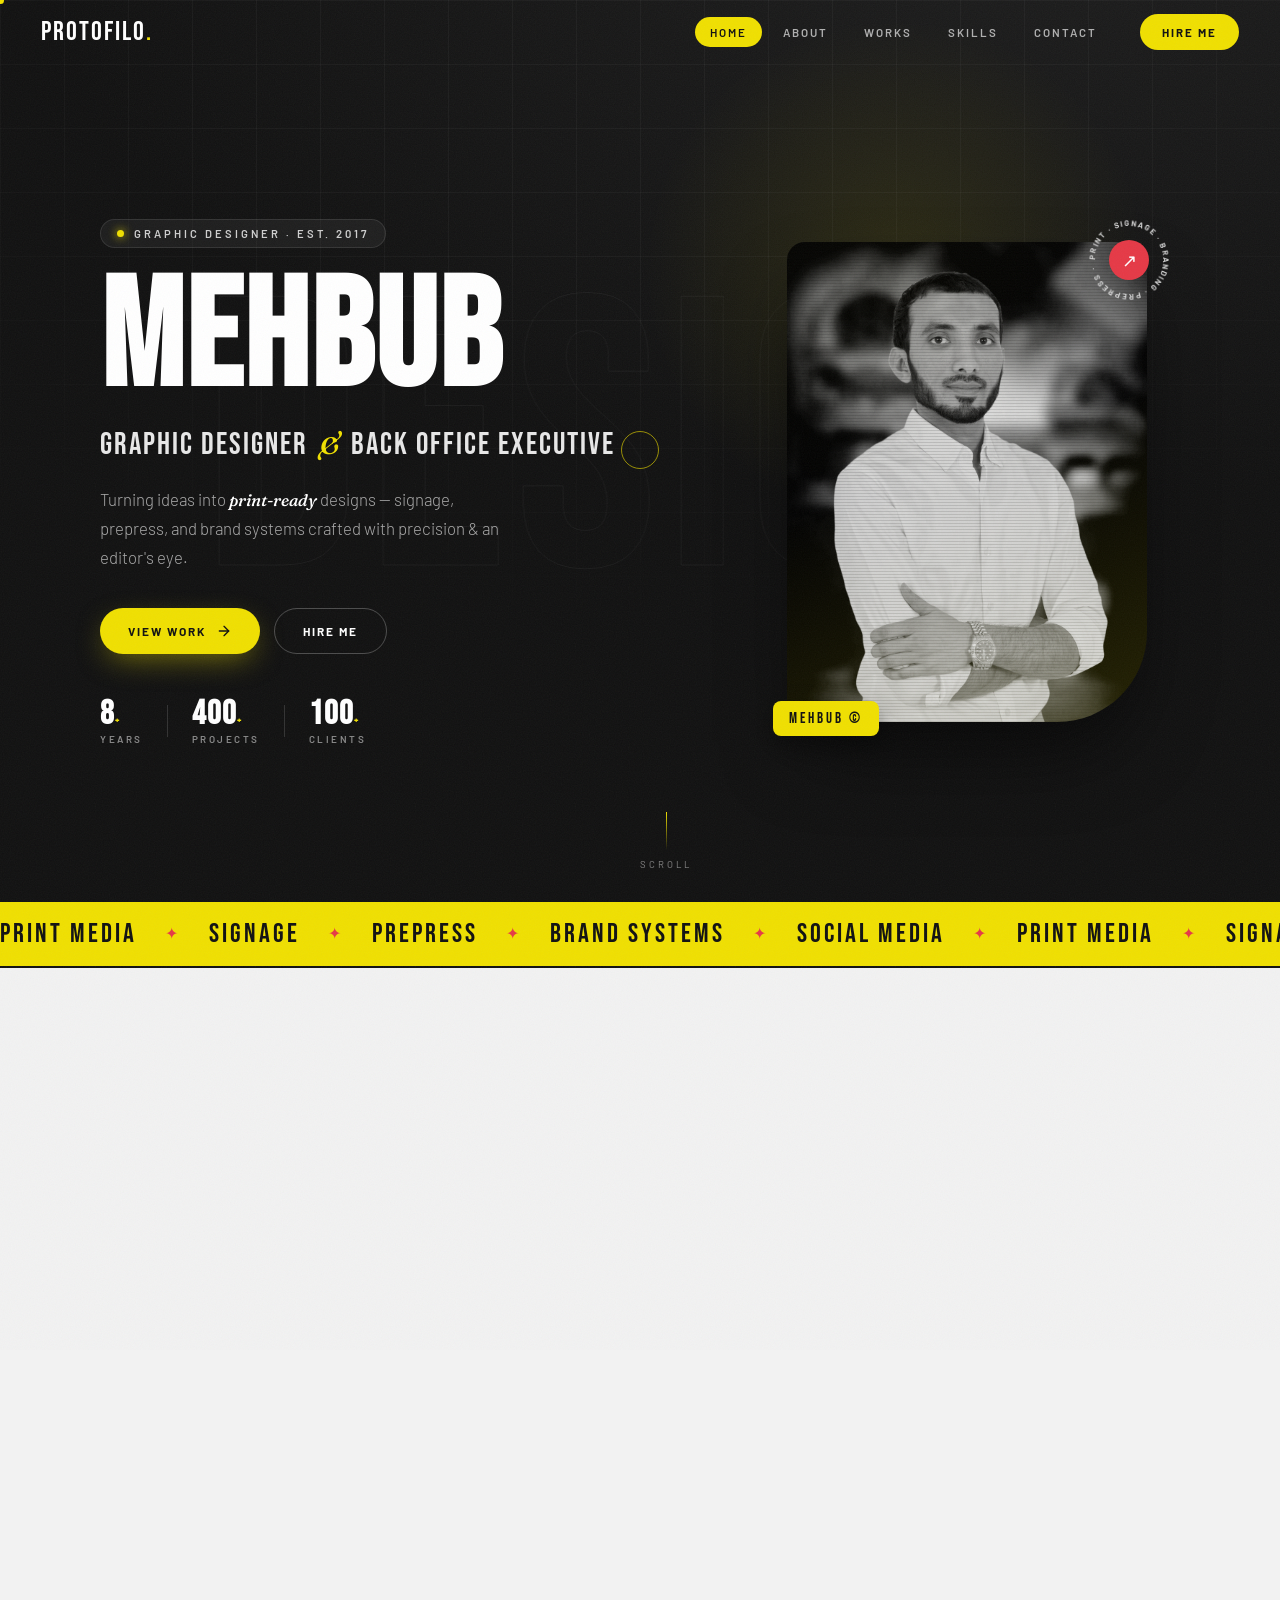
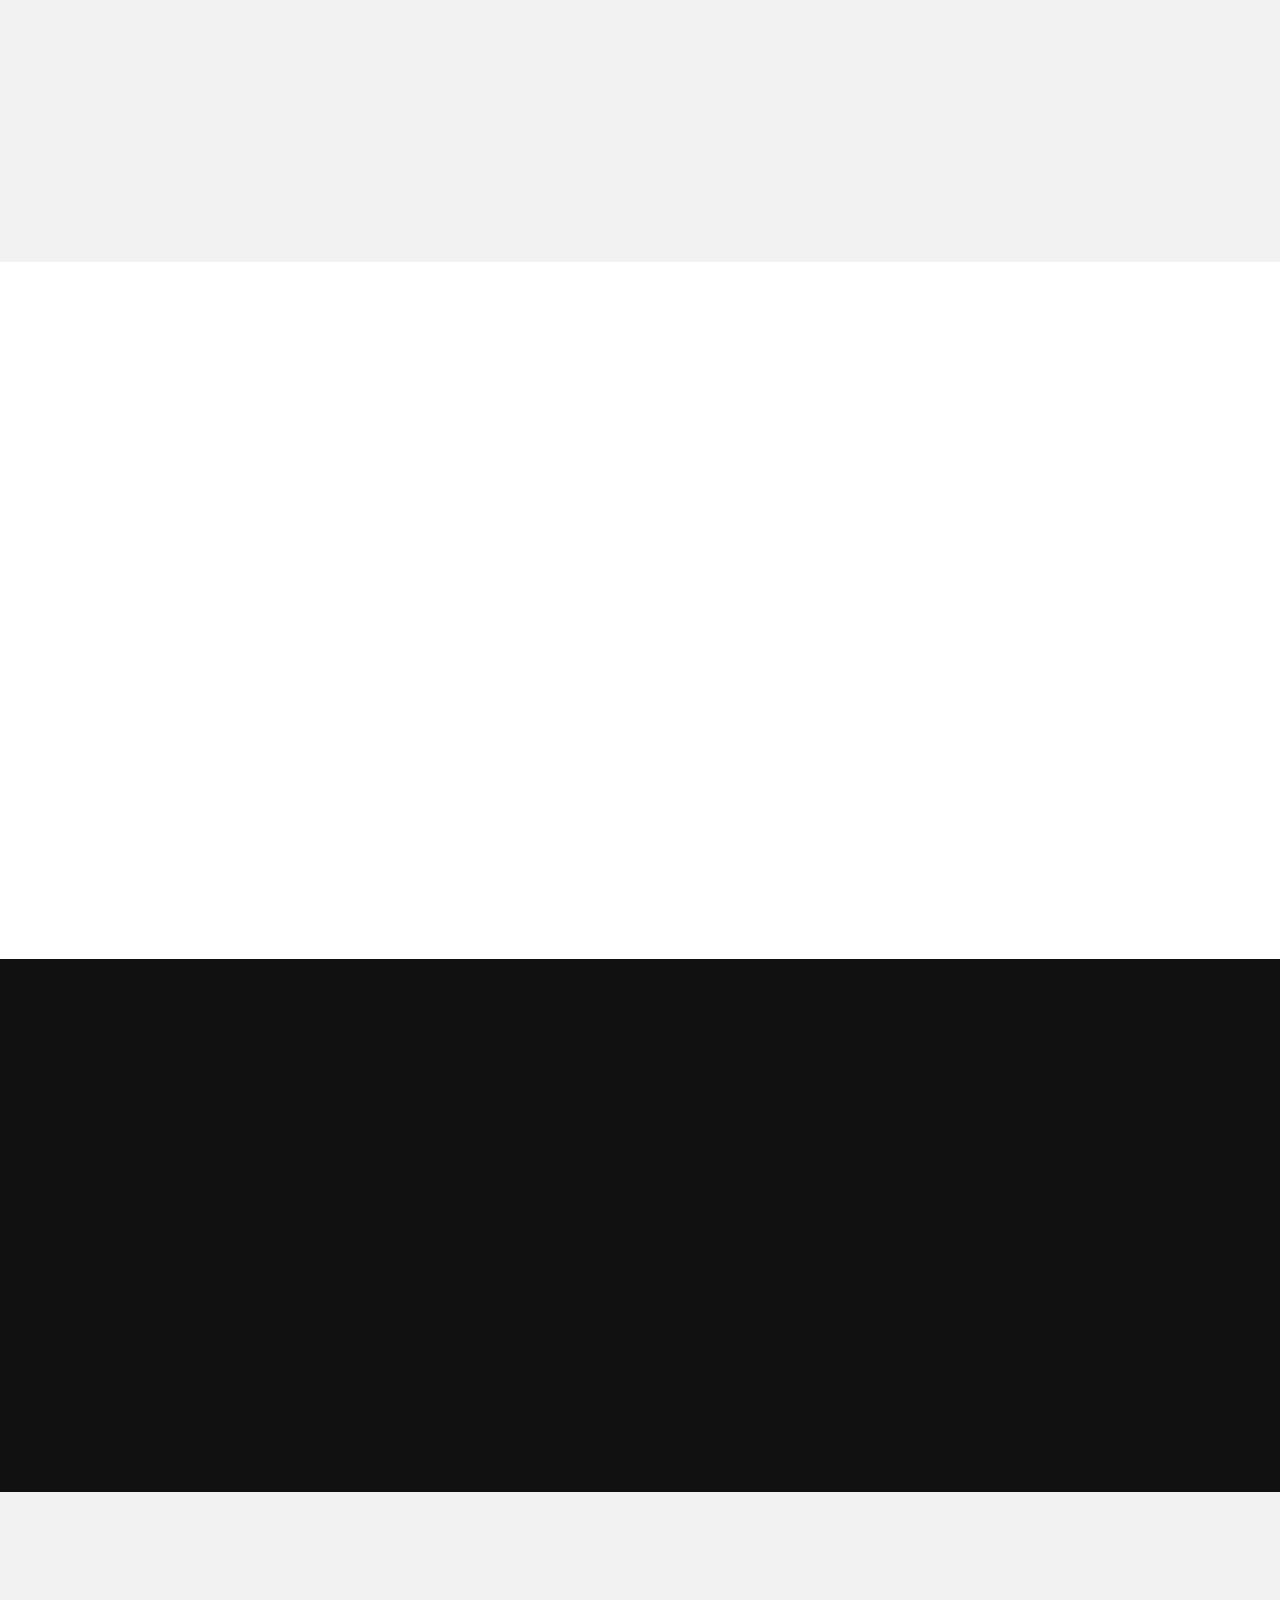
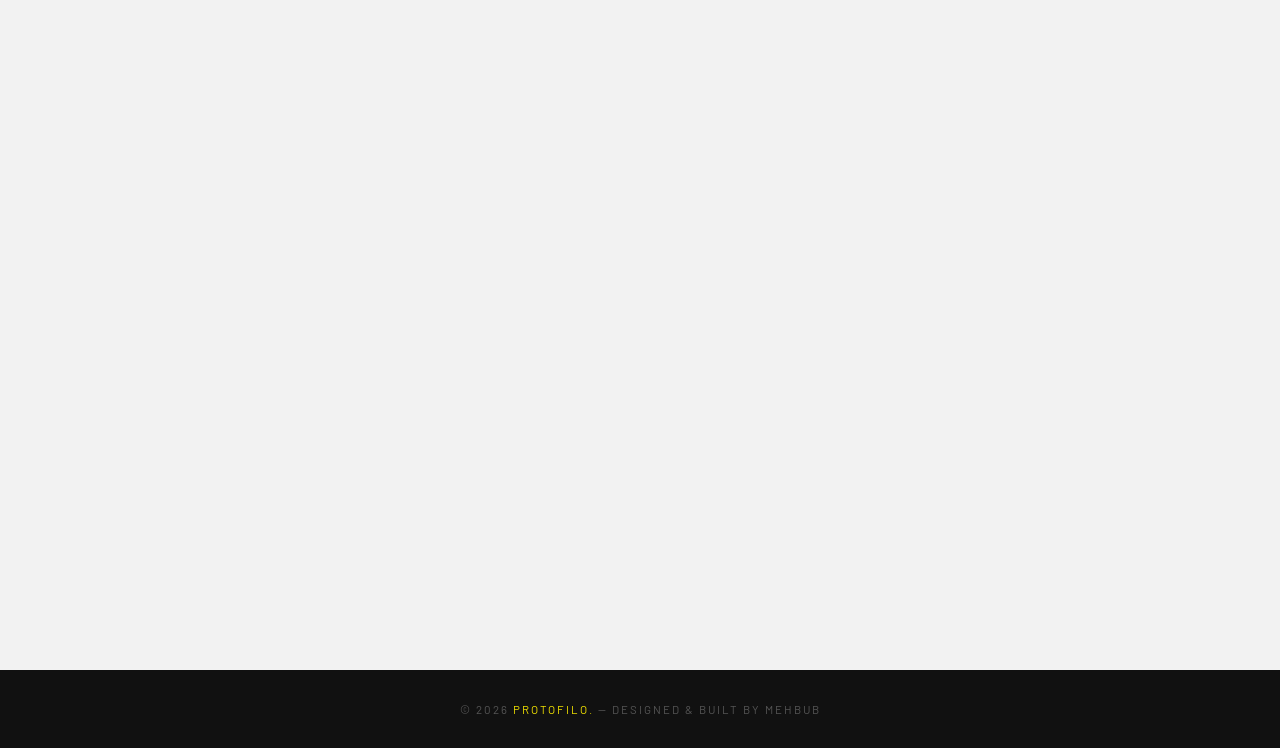
==== index.html @ 6f655442 "Portfolio overhaul: seamless works loop, working lightbox, Pinterest gallery - Fix Works section: re" ====
<!DOCTYPE html>
<html lang="en">
<head>
  <meta charset="UTF-8" />
  <meta name="viewport" content="width=device-width, initial-scale=1.0"/>
  <title>PROTOFILO. — Mehbub · Graphic Designer</title>
  <meta name="description" content="Mehbub — Graphic Designer & Back Office Executive. 8+ years crafting print-ready designs, signage, prepress and brand systems." />
  <meta name="theme-color" content="#111111" />
  <link rel="icon" type="image/svg+xml" href="./favicon.svg" />
  <meta property="og:title" content="PROTOFILO. — Mehbub · Graphic Designer" />
  <meta property="og:description" content="8+ years crafting print-ready designs, signage, prepress and brand systems." />
  <meta property="og:type" content="website" />
  <meta property="og:image" content="./images/profile picture.jpeg" />
  <link rel="preconnect" href="https://fonts.googleapis.com">
  <link rel="preconnect" href="https://fonts.gstatic.com" crossorigin>
  <link href="https://fonts.googleapis.com/css2?family=Bebas+Neue&family=Barlow:ital,wght@0,300;0,400;0,500;0,600;0,700;1,300;1,400&family=Fraunces:ital,opsz,wght@1,9..144,400;1,9..144,500;0,9..144,600&display=swap" rel="stylesheet">
  <link rel="stylesheet" href="./styles/styles.css" />
</head>
<body>
  <!-- film grain + scroll progress + custom cursor -->
  <div class="grain" aria-hidden="true"></div>
  <div class="scroll-progress" id="scrollProgress" aria-hidden="true"></div>
  <div class="cursor-dot" id="cursorDot" aria-hidden="true"></div>
  <div class="cursor-ring" id="cursorRing" aria-hidden="true"></div>

  <!-- NAV -->
  <nav>
    <div class="nav-logo">PROTOFILO<span>.</span></div>
    <ul class="nav-links" id="navLinks">
      <li><a href="#home" class="active">Home</a></li>
      <li><a href="#about">About</a></li>
      <li><a href="#works">Works</a></li>
      <li><a href="#skills">Skills</a></li>
      <li><a href="#contact">Contact</a></li>
    </ul>
    <a href="#contact" class="nav-cta magnetic">Hire Me</a>
    <div class="hamburger" id="hamburger">
      <span></span><span></span><span></span>
    </div>
  </nav>

  <!-- HERO -->
  <section id="home">
    <div class="hero-bg" aria-hidden="true">
      <div class="hero-spotlight" id="heroSpotlight"></div>
      <div class="hero-grid-lines"></div>
      <div class="hero-ghost" data-ghost>DESIGN</div>
    </div>

    <div class="hero-inner">
      <div class="hero-left">
        <div class="hero-eyebrow reveal">
          <span class="hero-eyebrow-dot"></span>
          Graphic Designer · Est. 2017
        </div>

        <h1 class="hero-name reveal reveal-delay-1" aria-label="Mehbub">
          <span class="hero-name-line"><span>M</span><span>E</span><span>H</span><span>B</span><span>U</span><span>B</span></span>
        </h1>

        <p class="hero-role reveal reveal-delay-2">
          Graphic Designer <em>&amp;</em> Back Office Executive
        </p>

        <p class="hero-lede reveal reveal-delay-3">
          Turning ideas into <em>print-ready</em> designs — signage, prepress,
          and brand systems crafted with precision &amp; an editor's eye.
        </p>

        <div class="hero-actions reveal reveal-delay-3">
          <a href="#works" class="btn btn-primary magnetic">
            View Work
            <svg viewBox="0 0 24 24" fill="none" stroke="currentColor" stroke-width="2" stroke-linecap="round" stroke-linejoin="round"><line x1="5" y1="12" x2="19" y2="12"/><polyline points="12 5 19 12 12 19"/></svg>
          </a>
          <a href="#contact" class="btn btn-ghost magnetic">Hire Me</a>
        </div>

        <div class="hero-meta reveal reveal-delay-4">
          <div class="hero-meta-item"><b data-count="8" data-suffix="+">0</b><span>Years</span></div>
          <div class="hero-meta-sep"></div>
          <div class="hero-meta-item"><b data-count="400" data-suffix="+">0</b><span>Projects</span></div>
          <div class="hero-meta-sep"></div>
          <div class="hero-meta-item"><b data-count="100" data-suffix="+">0</b><span>Clients</span></div>
        </div>
      </div>

      <div class="hero-right reveal reveal-delay-2">
        <div class="hero-portrait" data-tilt>
          <div class="hero-portrait-frame">
            <img id="heroImg" src="./images/profile picture.jpeg" alt="Mehbub portrait" fetchpriority="high" decoding="async" width="520" height="640" />
            <div class="hero-portrait-grain"></div>
          </div>
          <span class="hero-portrait-tag">MEHBUB ©</span>
          <span class="hero-portrait-badge" aria-hidden="true">
            <svg viewBox="0 0 100 100"><defs><path id="circlePath" d="M50,50 m-37,0 a37,37 0 1,1 74,0 a37,37 0 1,1 -74,0"/></defs><text><textPath href="#circlePath">PRINT · SIGNAGE · BRANDING · PREPRESS · </textPath></text></svg>
            <span class="hero-portrait-badge-core">↗</span>
          </span>
        </div>
      </div>
    </div>

    <div class="hero-scroll reveal reveal-delay-4">
      <span class="hero-scroll-line"></span>
      Scroll
    </div>
  </section>

  <!-- MARQUEE STRIP -->
  <div class="marquee" aria-hidden="true">
    <div class="marquee-track">
      <span>Print Media</span><span class="marquee-star">✦</span>
      <span>Signage</span><span class="marquee-star">✦</span>
      <span>Prepress</span><span class="marquee-star">✦</span>
      <span>Brand Systems</span><span class="marquee-star">✦</span>
      <span>Social Media</span><span class="marquee-star">✦</span>
      <span>Print Media</span><span class="marquee-star">✦</span>
      <span>Signage</span><span class="marquee-star">✦</span>
      <span>Prepress</span><span class="marquee-star">✦</span>
      <span>Brand Systems</span><span class="marquee-star">✦</span>
      <span>Social Media</span><span class="marquee-star">✦</span>
    </div>
  </div>

  <!-- ABOUT -->
  <section id="about">
    <div class="about-inner">
      <div class="about-media">
        <div class="about-img-wrap reveal">
          <div class="about-img-frame" data-tilt>
            <img id="aboutImg" src="./images/profile picture.jpeg" alt="Mehbub portrait" loading="lazy" decoding="async" />
            <div class="about-accent-circle"></div>
          </div>
          <div class="about-dot-grid" id="aboutDots"></div>
        </div>

        <!-- Stats — sit just under the picture -->
        <div class="about-stats">
          <div class="stat-feature reveal">
            <div class="stat-feature-num" data-count="400" data-suffix="+">0<span>+</span></div>
            <div class="stat-feature-label">Projects<br/>Done</div>
            <div class="stat-feature-badge" aria-hidden="true">
              <svg viewBox="0 0 24 24" fill="none" stroke="currentColor" stroke-width="2.2" stroke-linecap="round" stroke-linejoin="round"><line x1="7" y1="17" x2="17" y2="7"/><polyline points="7 7 17 7 17 17"/></svg>
            </div>
          </div>
          <div class="stat-card reveal reveal-delay-1">
            <div class="stat-card-num" data-count="100" data-suffix="+">0<span>+</span></div>
            <div class="stat-card-label">Happy<br/>Clients</div>
          </div>
          <div class="stat-card reveal reveal-delay-2">
            <div class="stat-card-num" data-count="8" data-suffix="+">0<span>+</span></div>
            <div class="stat-card-label">Years<br/>Experience</div>
          </div>
        </div>
      </div>

      <div class="about-content">
        <p class="about-label reveal">Who am I</p>
        <h2 class="about-heading reveal reveal-delay-1">HELLO<span class="dot">.</span></h2>
        <svg class="about-wave reveal reveal-delay-1" viewBox="0 0 80 14" xmlns="http://www.w3.org/2000/svg">
          <path d="M0 7 Q10 0 20 7 Q30 14 40 7 Q50 0 60 7 Q70 14 80 7"/>
        </svg>
        <p class="about-text reveal reveal-delay-2">I am a Graphic Designer and Back Office Executive with over 8 years of experience in print media, signage, prepress production, and social media design. I specialize in creating clean, practical, and print-ready designs with a strong focus on delivering high-quality visual solutions.</p>
        <p class="about-text reveal reveal-delay-3">I am open to job opportunities, freelance work, and collaborations. Whether it's a branding project, signage, or social media design — I bring precision, creativity, and a deep understanding of print production to every project.</p>

        <div class="about-tags reveal reveal-delay-3">
          <span>Adobe Illustrator</span>
          <span>Photoshop</span>
          <span>CorelDRAW</span>
          <span>Prepress</span>
          <span>Signage</span>
        </div>
      </div>
    </div>
  </section>

  <!-- WORKS -->
  <section id="works">
    <div class="section-heading-wrap reveal">
      <h2 class="section-heading">MY WORK <span class="icon"></span></h2>
      <p class="section-sub">selected projects</p>
    </div>

    <div class="portfolio-slider reveal reveal-delay-1">
      <button class="slider-arrow prev" id="portfolioPrev" aria-label="Previous">❮</button>

      <div class="slider-track-wrapper" id="portfolioViewport">
        <div class="slider-track" id="portfolioTrack"></div>
      </div>

      <button class="slider-arrow next" id="portfolioNext" aria-label="Next">❯</button>
    </div>

    <div class="works-cta reveal reveal-delay-2">
      <a href="./gallery.html" class="btn btn-primary magnetic">
        View Full Gallery
        <svg viewBox="0 0 24 24" fill="none" stroke="currentColor" stroke-width="2" stroke-linecap="round" stroke-linejoin="round"><line x1="5" y1="12" x2="19" y2="12"/><polyline points="12 5 19 12 12 19"/></svg>
      </a>
    </div>
  </section>
  <!-- SKILLS -->
  <section id="skills">
    <div class="skills-inner">
      <div class="section-heading-wrap reveal">
        <h2 class="section-heading" style="color:var(--white)">MY SKILLS <span class="icon"></span></h2>
        <p class="section-sub">what I master</p>
      </div>
      <div class="skills-grid" id="skillsGrid"></div>
    </div>
  </section>

  <!-- CONTACT -->
  <section id="contact">
    <div class="contact-inner">
      <div class="section-heading-wrap reveal">
        <h2 class="section-heading">CONTACT <span class="icon"></span></h2>
        <p class="section-sub">get in touch</p>
      </div>

      <div class="contact-layout">
        <!-- CTA panel -->
        <div class="contact-cta reveal">
          <span class="contact-availability"><span class="pulse-dot"></span>Available for work</span>
          <h3 class="contact-cta-title">Let's create something<br/><span>print-ready.</span></h3>
          <p class="contact-cta-text">Have a branding project, signage, or social media design in mind? I'd love to hear about it — let's bring it to life with precision and craft.</p>
          <a href="mailto:mh_e_solutions@hotmail.com" class="contact-cta-btn magnetic">
            Start a conversation
            <svg viewBox="0 0 24 24" fill="none" stroke="currentColor" stroke-width="2" stroke-linecap="round" stroke-linejoin="round"><line x1="5" y1="12" x2="19" y2="12"/><polyline points="12 5 19 12 12 19"/></svg>
          </a>
        </div>

        <!-- Info cards -->
        <div class="contact-info-row">
          <a href="tel:+96894428639" class="contact-info-card reveal reveal-delay-1">
            <div class="contact-info-icon">
              <svg xmlns="http://www.w3.org/2000/svg" viewBox="0 0 24 24" fill="none" stroke="currentColor" stroke-width="1.8" stroke-linecap="round" stroke-linejoin="round"><path d="M22 16.92v3a2 2 0 01-2.18 2 19.79 19.79 0 01-8.63-3.07A19.5 19.5 0 013.09 9.81a19.79 19.79 0 01-3.07-8.67A2 2 0 012 1h3a2 2 0 012 1.72c.127.96.361 1.903.7 2.81a2 2 0 01-.45 2.11L6.09 8.91a16 16 0 006 6l1.27-1.27a2 2 0 012.11-.45c.907.339 1.85.573 2.81.7A2 2 0 0122 16.92z"/></svg>
            </div>
            <div class="contact-info-text">
              <div class="contact-info-label">Phone</div>
              <div class="contact-info-value">+968 94428639 · +91 9401202165</div>
            </div>
            <span class="contact-info-arrow">↗</span>
          </a>
          <a href="mailto:mh_e_solutions@hotmail.com" class="contact-info-card reveal reveal-delay-2">
            <div class="contact-info-icon">
              <svg xmlns="http://www.w3.org/2000/svg" viewBox="0 0 24 24" fill="none" stroke="currentColor" stroke-width="1.8" stroke-linecap="round" stroke-linejoin="round"><path d="M4 4h16c1.1 0 2 .9 2 2v12c0 1.1-.9 2-2 2H4c-1.1 0-2-.9-2-2V6c0-1.1.9-2 2-2z"/><polyline points="22,6 12,13 2,6"/></svg>
            </div>
            <div class="contact-info-text">
              <div class="contact-info-label">Email</div>
              <div class="contact-info-value">mh_e_solutions@hotmail.com</div>
            </div>
            <span class="contact-info-arrow">↗</span>
          </a>
          <a href="https://instagram.com/mh_e_solutions" target="_blank" rel="noopener" class="contact-info-card reveal reveal-delay-3">
            <div class="contact-info-icon">
              <svg xmlns="http://www.w3.org/2000/svg" viewBox="0 0 24 24" fill="none" stroke="currentColor" stroke-width="1.8" stroke-linecap="round" stroke-linejoin="round"><rect x="2" y="2" width="20" height="20" rx="5" ry="5"/><path d="M16 11.37A4 4 0 1112.63 8 4 4 0 0116 11.37z"/><line x1="17.5" y1="6.5" x2="17.51" y2="6.5"/></svg>
            </div>
            <div class="contact-info-text">
              <div class="contact-info-label">Instagram</div>
              <div class="contact-info-value">@mh_e_solutions</div>
            </div>
            <span class="contact-info-arrow">↗</span>
          </a>
        </div>
      </div>

    </div>
  </section>

  <footer>
    <p>© 2026 <span>PROTOFILO.</span> — Designed &amp; Built by Mehbub</p>
  </footer>

  <!-- canvas overlay for the hero → about dust morph -->
  <canvas id="morphCanvas" aria-hidden="true"></canvas>

  <script src="https://cdnjs.cloudflare.com/ajax/libs/gsap/3.12.5/gsap.min.js" defer></script>
  <script src="./scripts/data.js" defer></script>
  <script src="./scripts/main.js" defer></script>
  <!-- Lightbox markup -->
  <div id="pf-lightbox" class="pf-lightbox" onclick="closeLightbox()">
    <button class="lb-close" onclick="closeLightbox()">✕</button>
    <img src="" alt="" />
    <div class="lb-caption"></div>
  </div>

</body>
</html>
---- styles/styles.css ----
/* ============================================================
   PROTOFILO — styles.css
   ============================================================ */

*, *::before, *::after { margin: 0; padding: 0; box-sizing: border-box; }

:root {
  --yellow:       #f0e000;
  --black:        #111111;
  --dark:         #1a1a1a;
  --grey:         #f2f2f2;
  --mid:          #888;
  --white:        #ffffff;
  --accent:       #e63946;
  --font-display: 'Bebas Neue', sans-serif;
  --font-body:    'Barlow', sans-serif;
  --font-accent:  'Fraunces', Georgia, serif;
}


.portfolio-slider{
    position:relative;
    display:flex;
    align-items:center;
    gap:15px;
    width:100%;
    max-width:1280px;
    margin:40px auto 0;
    padding: 24px;
}

.showcase{
    background:#f4f5f7;
    padding:25px;
    border-radius:24px;
}

.slider-track-wrapper{
    overflow:hidden;
    width:100%;
    /* soft fade on both edges so the loop dissolves instead of cutting */
    -webkit-mask-image:linear-gradient(90deg,transparent,#000 6%,#000 94%,transparent);
            mask-image:linear-gradient(90deg,transparent,#000 6%,#000 94%,transparent);
}

.slider-track{
    display:flex;
    gap:20px;
    width:max-content;
    will-change:transform;
}

.portfolio-card{
    flex:0 0 320px;
    width:320px;
    height:200px;
    border:none;
    padding:0;
    margin:0;
    border-radius:18px;
    overflow:hidden;
    position:relative;
    cursor:pointer;
    background:#111;
    box-shadow:0 12px 30px rgba(0,0,0,.18);
    font-family:inherit;
}

.works-cta{
    text-align:center;
    margin-top:36px;
}

.portfolio-card img{
    width:100%;
    height:100%;
    object-fit:cover;
    display:block;
    transition:transform .5s ease;
}

.portfolio-card:hover img{
    transform:scale(1.08);
}

.portfolio-overlay{
    position:absolute;
    inset:0;
    background:linear-gradient(
        to top,
        rgba(0,0,0,.75),
        transparent
    );
    display:flex;
    align-items:flex-end;
    padding:20px;
}

.portfolio-overlay h3{
    color:#fff;
    font-size:1rem;
    font-weight:600;
}


.slider-arrow{
    width:50px;
    height:50px;
    border:none;
    border-radius:50%;
    cursor:pointer;
    background:white;
    box-shadow:0 5px 20px rgba(0,0,0,.15);
    font-size:24px;
    z-index:2;
    transition:.3s;
}

.slider-arrow:hover{
    transform:scale(1.1);
}

@media(max-width:768px){

    .portfolio-card{
        flex:0 0 240px;
        width:240px;
        height:170px;
    }

    .slider-arrow{
        display:none;
    }

}



html { scroll-behavior: smooth; }

body {
  font-family: var(--font-body);
  background: var(--white);
  color: var(--black);
  overflow-x: hidden;
}

/* ── selection ── */
::selection { background: var(--yellow); color: var(--black); }

/* ══════════════════════════════════════════════════════════
   GLOBAL ATMOSPHERE — grain, scroll bar, custom cursor
══════════════════════════════════════════════════════════ */
/* film grain overlay (whole page) */
.grain {
  position: fixed;
  inset: -50%;
  width: 200%;
  height: 200%;
  pointer-events: none;
  z-index: 9000;
  opacity: 0.05;
  background-image: url("data:image/svg+xml,%3Csvg xmlns='http://www.w3.org/2000/svg' width='160' height='160'%3E%3Cfilter id='n'%3E%3CfeTurbulence type='fractalNoise' baseFrequency='0.85' numOctaves='3' stitchTiles='stitch'/%3E%3C/filter%3E%3Crect width='100%25' height='100%25' filter='url(%23n)'/%3E%3C/svg%3E");
  animation: grainShift 0.6s steps(2) infinite;
}
@keyframes grainShift {
  0%   { transform: translate(0, 0); }
  50%  { transform: translate(-6%, 4%); }
  100% { transform: translate(4%, -5%); }
}

/* scroll progress bar */
.scroll-progress {
  position: fixed;
  top: 0; left: 0;
  height: 3px;
  width: 100%;
  transform: scaleX(0);
  transform-origin: 0 50%;
  background: linear-gradient(90deg, var(--yellow), var(--accent));
  z-index: 9500;
  will-change: transform;
}

/* custom cursor (only when .has-cursor on body) */
.cursor-dot, .cursor-ring {
  position: fixed;
  top: 0; left: 0;
  pointer-events: none;
  z-index: 9999;
  border-radius: 50%;
  margin-left: 0; margin-top: 0;
  display: none;
  will-change: transform;
}
.has-cursor .cursor-dot, .has-cursor .cursor-ring { display: block; }
.has-cursor { cursor: none; }
.has-cursor a, .has-cursor button, .has-cursor .magnetic { cursor: none; }
.cursor-dot {
  width: 7px; height: 7px;
  background: var(--yellow);
  margin: -3.5px 0 0 -3.5px;
  transition: width .2s, height .2s, background .2s;
}
.cursor-ring {
  width: 38px; height: 38px;
  border: 1.5px solid rgba(240, 224, 0, 0.6);
  margin: -19px 0 0 -19px;
  transition: width .25s ease, height .25s ease, border-color .25s ease, background .25s ease;
}
.cursor-hot .cursor-ring {
  width: 60px; height: 60px;
  margin: -30px 0 0 -30px;
  border-color: var(--accent);
  background: rgba(230, 57, 70, 0.08);
}
.cursor-hot .cursor-dot { background: var(--accent); }

/* ══════════════════════════════════════════════════════════
   BUTTONS (shared)
══════════════════════════════════════════════════════════ */
.btn {
  position: relative;
  display: inline-flex;
  align-items: center;
  gap: 10px;
  font-family: var(--font-body);
  font-size: 0.74rem;
  font-weight: 700;
  letter-spacing: 2px;
  text-transform: uppercase;
  text-decoration: none;
  padding: 15px 28px;
  border-radius: 100px;
  will-change: transform;
  transition: transform .25s cubic-bezier(.2,.8,.2,1),
              box-shadow .25s ease, background .25s ease, color .25s ease;
}
.btn svg { width: 16px; height: 16px; transition: transform .25s ease; }
.btn-primary {
  background: var(--yellow);
  color: var(--black);
  box-shadow: 0 10px 30px -8px rgba(240, 224, 0, 0.5);
}
.btn-primary:hover { box-shadow: 0 16px 40px -8px rgba(240, 224, 0, 0.65); }
.btn-primary:hover svg { transform: translateX(4px); }
.btn-ghost {
  background: transparent;
  color: var(--white);
  border: 1.5px solid rgba(255, 255, 255, 0.25);
}
.btn-ghost:hover { border-color: var(--yellow); color: var(--yellow); }

/* ══════════════════════════════════════════════════════════
   MARQUEE STRIP
══════════════════════════════════════════════════════════ */
.marquee {
  background: var(--yellow);
  color: var(--black);
  overflow: hidden;
  padding: 16px 0;
  border-top: 2px solid var(--black);
  border-bottom: 2px solid var(--black);
}
.marquee-track {
  display: flex;
  align-items: center;
  gap: 28px;
  width: max-content;
  animation: marqueeScroll 28s linear infinite;
}
.marquee-track span {
  font-family: var(--font-display);
  font-size: 1.7rem;
  letter-spacing: 3px;
  text-transform: uppercase;
  white-space: nowrap;
}
.marquee-star { font-size: 1rem !important; color: var(--accent); }
@keyframes marqueeScroll {
  from { transform: translateX(0); }
  to   { transform: translateX(-50%); }
}

/* ══════════════════════════════════════════════════════════
   NAV
══════════════════════════════════════════════════════════ */
nav {
  position: fixed;
  top: 0;
  left: 0; right: 0;
  margin: 0 auto;
  z-index: 100;
  display: flex;
  align-items: center;
  justify-content: space-between;
  gap: 28px;
  width: 100%;
  max-width: 100%;
  height: 64px;
  padding: 0 40px;
  /* at the very top: a flush, transparent full-width bar */
  background: transparent;
  border: 1px solid transparent;
  border-radius: 0;
  box-shadow: none;
  backdrop-filter: blur(0px);
  -webkit-backdrop-filter: blur(0px);
  transition: top .45s cubic-bezier(.4,0,.2,1),
              transform .45s cubic-bezier(.4,0,.2,1),
              width .45s cubic-bezier(.4,0,.2,1),
              max-width .45s cubic-bezier(.4,0,.2,1),
              height .3s ease, padding .3s ease,
              background .3s ease, border-color .3s ease,
              border-radius .35s ease, box-shadow .3s ease;
}
/* once scrolled: detach into a floating glass pill */
nav.scrolled {
  top: 10px;
  width: calc(100% - 40px);
  max-width: 1140px;
  height: 54px;
  padding: 0 9px 0 22px;
  background: rgba(17, 17, 17, 0.88);
  backdrop-filter: blur(16px) saturate(160%);
  -webkit-backdrop-filter: blur(16px) saturate(160%);
  border-color: rgba(255, 255, 255, 0.08);
  border-radius: 100px;
  box-shadow: 0 12px 34px rgba(0, 0, 0, 0.40);
}
/* slide away when scrolling down, return when scrolling up */
nav.nav-hidden { transform: translateY(-130%); }

.nav-logo {
  font-family: var(--font-display);
  font-size: 1.7rem;
  letter-spacing: 2px;
  color: var(--white);
  white-space: nowrap;
}
.nav-logo span { color: var(--yellow); }

.nav-links {
  display: flex;
  gap: 6px;
  list-style: none;
  margin-left: auto;
}
.nav-links a {
  display: block;
  font-family: var(--font-body);
  font-size: 0.72rem;
  font-weight: 600;
  letter-spacing: 2px;
  text-transform: uppercase;
  text-decoration: none;
  color: #b0b0b0;
  padding: 8px 15px;
  border-radius: 100px;
  transition: color .25s ease, background .25s ease;
}
.nav-links a:hover { color: var(--white); background: rgba(255, 255, 255, 0.08); }
.nav-links a.active { color: var(--black); background: var(--yellow); }

.nav-cta {
  font-family: var(--font-body);
  font-size: 0.72rem;
  font-weight: 700;
  letter-spacing: 2px;
  text-transform: uppercase;
  text-decoration: none;
  color: var(--black);
  background: var(--yellow);
  padding: 11px 22px;
  border-radius: 100px;
  white-space: nowrap;
  transition: transform .2s ease, box-shadow .2s ease, background .2s ease;
}
.nav-cta:hover {
  transform: translateY(-2px);
  box-shadow: 0 6px 18px rgba(240, 224, 0, 0.4);
}

.hamburger { display: none; flex-direction: column; gap: 5px; cursor: pointer; }
.hamburger span { display: block; width: 24px; height: 2px; background: var(--white); transition: all 0.3s; }

/* ══════════════════════════════════════════════════════════
   HERO
══════════════════════════════════════════════════════════ */
#home {
  position: relative;
  min-height: 100vh;
  display: flex;
  align-items: center;
  padding-top: 64px;
  background: radial-gradient(140% 120% at 80% -10%, #1d1d1d 0%, var(--black) 55%);
  overflow: hidden;
}

/* ── Hero background layers ── */
.hero-bg { position: absolute; inset: 0; z-index: 0; pointer-events: none; }

/* cursor-tracked spotlight */
.hero-spotlight {
  --mx: 70%; --my: 30%;
  position: absolute;
  inset: 0;
  background: radial-gradient(420px circle at var(--mx) var(--my),
              rgba(240, 224, 0, 0.10), transparent 60%);
  transition: background .15s linear;
}

/* faint technical grid */
.hero-grid-lines {
  position: absolute;
  inset: 0;
  background-image:
    linear-gradient(rgba(255,255,255,0.035) 1px, transparent 1px),
    linear-gradient(90deg, rgba(255,255,255,0.035) 1px, transparent 1px);
  background-size: 64px 64px;
  -webkit-mask-image: radial-gradient(120% 100% at 50% 0%, #000 30%, transparent 75%);
          mask-image: radial-gradient(120% 100% at 50% 0%, #000 30%, transparent 75%);
}

/* giant kinetic ghost word */
.hero-ghost {
  position: absolute;
  top: 50%; left: 50%;
  transform: translate(-50%, -50%);
  font-family: var(--font-display);
  font-size: clamp(11rem, 30vw, 32rem);
  line-height: 1;
  letter-spacing: 0.02em;
  color: transparent;
  -webkit-text-stroke: 1px rgba(255, 255, 255, 0.05);
  white-space: nowrap;
  user-select: none;
  will-change: transform;
}

.hero-inner {
  position: relative;
  z-index: 2;
  width: 100%;
  max-width: 1240px;
  margin: 0 auto;
  padding: 70px 80px;
  display: grid;
  grid-template-columns: 1.25fr 0.9fr;
  gap: 60px;
  align-items: center;
}

.hero-left { display: flex; flex-direction: column; align-items: flex-start; }

.hero-eyebrow {
  display: inline-flex;
  align-items: center;
  gap: 10px;
  font-size: 0.7rem;
  font-weight: 600;
  letter-spacing: 3px;
  text-transform: uppercase;
  color: #cfcfcf;
  background: rgba(255, 255, 255, 0.05);
  border: 1px solid rgba(255, 255, 255, 0.1);
  padding: 7px 16px;
  border-radius: 100px;
  margin-bottom: 26px;
}
.hero-eyebrow-dot {
  width: 7px; height: 7px;
  border-radius: 50%;
  background: var(--yellow);
  box-shadow: 0 0 10px var(--yellow);
}

.hero-name {
  font-family: var(--font-display);
  font-size: clamp(4.5rem, 12vw, 11rem);
  line-height: 0.86;
  color: var(--white);
  letter-spacing: 2px;
  margin-bottom: 18px;
}
.hero-name-line { display: flex; }
.hero-name-line span {
  display: inline-block;
  transition: transform .35s cubic-bezier(.2,.8,.2,1), color .35s ease;
}
.hero-name:hover span:nth-child(odd)  { transform: translateY(-8px); color: var(--yellow); }
.hero-name:hover span:nth-child(even) { transform: translateY(8px); }

.hero-role {
  font-family: var(--font-display);
  font-size: clamp(1.3rem, 2.4vw, 2rem);
  letter-spacing: 2px;
  text-transform: uppercase;
  color: #e8e8e8;
  margin-bottom: 22px;
}
.hero-role em {
  font-family: var(--font-accent);
  font-style: italic;
  text-transform: none;
  font-weight: 500;
  letter-spacing: 0;
  color: var(--yellow);
  padding: 0 4px;
}

.hero-lede {
  max-width: 46ch;
  font-size: 1.05rem;
  font-weight: 300;
  line-height: 1.7;
  color: #a8a8a8;
  margin-bottom: 36px;
}
.hero-lede em {
  font-family: var(--font-accent);
  font-style: italic;
  font-weight: 500;
  color: var(--white);
}

.hero-actions {
  display: flex;
  flex-wrap: wrap;
  gap: 14px;
  margin-bottom: 44px;
}

.hero-meta {
  display: flex;
  align-items: center;
  gap: 24px;
}
.hero-meta-item { display: flex; flex-direction: column; gap: 2px; }
.hero-meta-item b {
  font-family: var(--font-display);
  font-size: 2.1rem;
  line-height: 1;
  color: var(--white);
  letter-spacing: 1px;
}
.hero-meta-item b span { color: var(--yellow); }
.hero-meta-item span {
  font-size: 0.62rem;
  font-weight: 600;
  letter-spacing: 2.5px;
  text-transform: uppercase;
  color: var(--mid);
}
.hero-meta-sep { width: 1px; height: 32px; background: rgba(255,255,255,0.14); }

/* ── Hero portrait ── */
.hero-right { display: flex; justify-content: center; }
.hero-portrait {
  position: relative;
  width: min(360px, 100%);
  will-change: transform;
  transition: transform .3s ease;
}
.hero-portrait-frame {
  position: relative;
  aspect-ratio: 3 / 4;
  overflow: hidden;
  border-radius: 18px 18px 90px 18px;
  box-shadow: 0 40px 80px -20px rgba(0,0,0,0.7);
}
.hero-portrait-frame::before {
  content: '';
  position: absolute;
  inset: 0;
  z-index: 2;
  background: linear-gradient(160deg, transparent 45%, rgba(240,224,0,0.14));
  mix-blend-mode: screen;
  pointer-events: none;
}
.hero-portrait-frame img {
  width: 100%; height: 100%;
  object-fit: cover;
  object-position: center top;
  filter: grayscale(1) contrast(1.08);
  opacity: 0.92;
  transition: opacity 0.18s linear, filter .4s ease;
  display: block;
}
.hero-portrait:hover .hero-portrait-frame img { filter: grayscale(0) contrast(1.02); }
.hero-portrait-grain {
  position: absolute; inset: 0; z-index: 1;
  background: repeating-linear-gradient(0deg, rgba(0,0,0,0.12) 0 1px, transparent 1px 3px);
  mix-blend-mode: multiply;
  pointer-events: none;
}
.hero-portrait-tag {
  position: absolute;
  bottom: -14px; left: -14px;
  z-index: 3;
  font-family: var(--font-display);
  font-size: 0.95rem;
  letter-spacing: 3px;
  color: var(--black);
  background: var(--yellow);
  padding: 8px 16px;
  border-radius: 8px;
  box-shadow: 0 10px 24px rgba(0,0,0,0.4);
}
.hero-portrait-badge {
  position: absolute;
  top: -28px; right: -28px;
  width: 92px; height: 92px;
  z-index: 3;
  display: grid;
  place-items: center;
}
.hero-portrait-badge svg {
  position: absolute;
  inset: 0;
  width: 100%; height: 100%;
  fill: #d8d8d8;
  font-family: var(--font-body);
  font-size: 8.5px;
  font-weight: 700;
  letter-spacing: 1.5px;
  text-transform: uppercase;
  animation: spinBadge 14s linear infinite;
}
.hero-portrait-badge-core {
  width: 40px; height: 40px;
  display: grid; place-items: center;
  border-radius: 50%;
  background: var(--accent);
  color: var(--white);
  font-size: 1.1rem;
}
@keyframes spinBadge { to { transform: rotate(360deg); } }

.hero-scroll {
  position: absolute;
  bottom: 30px;
  left: 50%;
  transform: translateX(-50%);
  z-index: 2;
  display: flex;
  flex-direction: column;
  align-items: center;
  gap: 8px;
  font-size: 0.6rem;
  letter-spacing: 3px;
  text-transform: uppercase;
  color: var(--mid);
}
.hero-scroll-line {
  width: 1px; height: 38px;
  background: linear-gradient(var(--yellow), transparent);
  animation: scrollPulse 1.8s ease-in-out infinite;
}
@keyframes scrollPulse {
  0%, 100% { transform: scaleY(0.4); opacity: 0.4; transform-origin: top; }
  50%      { transform: scaleY(1);   opacity: 1;   transform-origin: top; }
}

/* dust-morph canvas overlay (hero photo → about photo) */
#morphCanvas {
  position: fixed;
  inset: 0;
  width: 100vw;
  height: 100vh;
  pointer-events: none;
  z-index: 60;
  display: none;
}
#morphCanvas.active { display: block; }

/* ══════════════════════════════════════════════════════════
   ABOUT
══════════════════════════════════════════════════════════ */
#about {
  background: var(--grey);
  padding: 120px 80px;
}

.about-inner {
  max-width: 1100px;
  margin: 0 auto;
  display: grid;
  grid-template-columns: 1fr 1.2fr;
  gap: 80px;
  align-items: start;
}

.about-media { position: relative; }
.about-img-wrap { position: relative; }

.about-img-frame {
  position: relative;
  width: 340px;
}
.about-img-frame img {
  width: 100%;
  aspect-ratio: 3/4;
  object-fit: cover;
  filter: grayscale(1) contrast(1.05);
  display: block;
  transition: opacity 0.18s linear;
}
.about-img-frame::before {
  content: '';
  position: absolute;
  top: -14px; left: -14px;
  right: 14px; bottom: -14px;
  border: 2px solid var(--black);
  z-index: -1;
}

.about-accent-circle {
  position: absolute;
  top: -20px; right: -20px;
  width: 36px; height: 36px;
  border-radius: 50%;
  background: var(--yellow);
  border: 4px solid var(--grey);
}

.about-dot-grid {
  position: absolute;
  bottom: -40px; right: -40px;
  display: grid;
  grid-template-columns: repeat(12, 10px);
  gap: 7px;
  opacity: 0.3;
}
.about-dot-grid span {
  display: block;
  width: 3px; height: 3px;
  background: var(--black);
  border-radius: 50%;
}

.about-content { margin-top: 8px; }

.about-label {
  font-size: 0.72rem;
  font-weight: 600;
  letter-spacing: 4px;
  text-transform: uppercase;
  color: var(--mid);
  margin-bottom: 6px;
}

.about-heading {
  font-family: var(--font-display);
  font-size: clamp(3rem, 5vw, 5rem);
  line-height: 1;
  letter-spacing: 2px;
  margin-bottom: 6px;
}
.about-heading .dot { color: var(--yellow); }

.about-wave {
  width: 80px;
  height: 14px;
  margin-bottom: 24px;
  fill: none;
  stroke: var(--black);
  stroke-width: 1.5;
}

.about-text {
  font-size: 1.05rem;
  font-weight: 300;
  line-height: 1.85;
  color: #444;
  margin-bottom: 18px;
}

/* skill tags under the bio */
.about-tags {
  display: flex;
  flex-wrap: wrap;
  gap: 8px;
  margin-top: 26px;
}
.about-tags span {
  font-size: 0.66rem;
  font-weight: 600;
  letter-spacing: 1.5px;
  text-transform: uppercase;
  color: #333;
  background: var(--white);
  border: 1.5px solid #d8d8d8;
  padding: 7px 14px;
  border-radius: 100px;
  transition: border-color .2s ease, color .2s ease, transform .2s ease;
}
.about-tags span:hover {
  border-color: var(--black);
  transform: translateY(-2px);
}

/* Stats — one horizontal row, Projects card biggest, under the picture */
.about-stats {
  display: grid;
  grid-template-columns: 1.5fr 1fr 1fr;
  gap: 12px;
  margin-top: 56px;
  width: 100%;
}

/* big featured card */
.stat-feature {
  position: relative;
  display: flex;
  flex-direction: column;
  justify-content: center;
  background: var(--black);
  color: var(--white);
  border-radius: 20px;
  padding: 26px 22px;
  overflow: hidden;
  transition: transform .28s ease, box-shadow .28s ease;
}
.stat-feature::after {
  content: '';
  position: absolute;
  bottom: -70px; left: -40px;
  width: 170px; height: 170px;
  background: radial-gradient(circle, rgba(240,224,0,0.18), transparent 70%);
}
.stat-feature:hover { transform: translateY(-5px); box-shadow: 0 20px 40px rgba(0,0,0,0.25); }
.stat-feature-num {
  position: relative;
  font-family: var(--font-display);
  font-size: clamp(2.4rem, 3vw, 3.2rem);
  line-height: 0.92;
  letter-spacing: 1px;
}
.stat-feature-num span { color: var(--yellow); }
.stat-feature-label {
  position: relative;
  font-family: var(--font-display);
  font-size: 1.3rem;
  letter-spacing: 0.04em;
  line-height: 1.04;
  margin-top: 14px;
  color: #ededed;
}
.stat-feature-badge {
  position: absolute;
  right: 18px; top: 18px;
  width: 44px; height: 44px;
  border-radius: 50%;
  background: var(--yellow);
  color: var(--black);
  display: grid;
  place-items: center;
  transition: transform .3s ease;
}
.stat-feature:hover .stat-feature-badge { transform: rotate(45deg); }
.stat-feature-badge svg { width: 19px; height: 19px; }

/* smaller cards */
.stat-card {
  display: flex;
  flex-direction: column;
  justify-content: center;
  background: var(--white);
  border: 1.5px solid #e3e3e3;
  border-radius: 18px;
  padding: 22px 18px;
  transition: transform .25s ease, box-shadow .25s ease, border-color .25s ease;
}
.stat-card:hover {
  transform: translateY(-4px);
  border-color: var(--black);
  box-shadow: 0 14px 28px rgba(0,0,0,0.10);
}
.stat-card-num {
  font-family: var(--font-display);
  font-size: clamp(1.7rem, 2.2vw, 2.3rem);
  line-height: 1;
  letter-spacing: 1px;
  color: var(--black);
}
.stat-card-num span { color: var(--accent); }
.stat-card-label {
  font-family: var(--font-display);
  font-size: 1.05rem;
  letter-spacing: 0.03em;
  line-height: 1.05;
  margin-top: 9px;
  color: #666;
}

/* ══════════════════════════════════════════════════════════
   SHARED SECTION HEADINGS
══════════════════════════════════════════════════════════ */
.section-heading-wrap {
  text-align: center;
  margin-bottom: 48px;
}
.section-heading {
  font-family: var(--font-display);
  font-size: clamp(2.5rem, 4vw, 4rem);
  letter-spacing: 3px;
  position: relative;
  display: inline-block;
}
.section-heading .icon {
  display: inline-block;
  width: 22px; height: 22px;
  background: var(--yellow);
  border-radius: 50%;
  vertical-align: middle;
  margin-left: 8px;
  position: relative;
  top: -4px;
}
.section-heading .icon::after {
  content: '';
  position: absolute;
  top: 50%; left: 50%;
  transform: translate(-50%, -50%);
  width: 8px; height: 8px;
  background: var(--black);
  border-radius: 50%;
}
.section-sub {
  font-size: 0.75rem;
  letter-spacing: 3px;
  color: var(--yellow);
  font-weight: 600;
  text-transform: uppercase;
  margin-top: 4px;
}

/* ══════════════════════════════════════════════════════════
   WORKS / PORTFOLIO
══════════════════════════════════════════════════════════ */
#works {
  background: var(--white);
  padding: 120px 80px;
}

/* ── Filter tabs ── */
#filterTabs {
  display: flex;
  flex-wrap: wrap;
  gap: 0.5rem;
  list-style: none;
  padding: 0;
  margin: 0 auto 2.5rem;
  justify-content: center;
  max-width: 960px;
}
#filterTabs li {
  cursor: pointer;
  font-family: var(--font-body);
  font-weight: 600;
  letter-spacing: 0.12em;
  font-size: 0.72rem;
  text-transform: uppercase;
  padding: 0.4rem 1.1rem;
  border: 2px solid #111;
  transition: background 0.2s, color 0.2s;
  user-select: none;
}
#filterTabs li.active,
#filterTabs li:hover {
  background: var(--accent);
  color: var(--white);
  border-color: var(--accent);
}

/* ── Showcase carousel (stacked-card stories view) ── */
.showcase {
  max-width: 500px;
  margin: 0 auto;
}
.showcase-stack {
  position: relative;
  aspect-ratio: 4 / 5;
}
/* deck of fanned cards — each one is a whole, self-contained card */
.showcase-card {
  position: absolute;
  inset: 0;
  border-radius: 26px;
  overflow: hidden;
  background: #0d0d0d;
  box-shadow: 0 30px 70px rgba(0, 0, 0, 0.34);
  will-change: transform, opacity;
}
.showcase-card img {
  width: 100%; height: 100%;
  object-fit: cover;
  display: block;
  /* back/side cards sit darker so the front pops; tweens via GSAP, CSS handles the dim */
  filter: brightness(0.6) saturate(0.88);
  transition: filter 0.5s ease;
}
.showcase-card[data-role="front"] img {
  filter: brightness(1) saturate(1);
  cursor: zoom-in;
}
.showcase-card[data-role="prev"],
.showcase-card[data-role="next"],
.showcase-card[data-role="back"] { cursor: pointer; }

/* chrome (title + controls) pinned over the front card so it never moves */
.showcase-chrome {
  position: absolute;
  inset: 0;
  z-index: 60;
  border-radius: 26px;
  overflow: hidden;
  pointer-events: none;
}

/* top + bottom overlays */
.showcase-top,
.showcase-bottom {
  position: absolute;
  left: 0; right: 0;
  padding: 20px 22px;
  z-index: 2;
  pointer-events: none;
}
.showcase-top {
  top: 0;
  display: flex;
  align-items: flex-start;
  justify-content: space-between;
  gap: 12px;
  background: linear-gradient(to bottom, rgba(0,0,0,0.5), transparent);
}
.showcase-bottom {
  bottom: 0;
  background: linear-gradient(to top, rgba(0,0,0,0.55), transparent);
}
.showcase-top > *,
.showcase-bottom > * { pointer-events: auto; }

.showcase-title {
  display: flex;
  align-items: center;
  gap: 9px;
  font-family: var(--font-display);
  font-size: 1.45rem;
  letter-spacing: 0.04em;
  color: #fff;
  text-shadow: 0 1px 10px rgba(0, 0, 0, 0.45);
}
.showcase-title svg { width: 18px; height: 18px; opacity: 0.85; flex-shrink: 0; }

.showcase-expand {
  flex-shrink: 0;
  width: 38px; height: 38px;
  border: none;
  border-radius: 50%;
  background: rgba(255, 255, 255, 0.14);
  backdrop-filter: blur(6px);
  -webkit-backdrop-filter: blur(6px);
  color: #fff;
  cursor: pointer;
  display: grid;
  place-items: center;
  transition: background 0.2s ease, transform 0.2s ease;
}
.showcase-expand:hover { background: rgba(255, 255, 255, 0.28); transform: scale(1.08); }
.showcase-expand svg { width: 17px; height: 17px; }

/* progress bar */
.showcase-progress {
  height: 5px;
  border-radius: 100px;
  background: rgba(255, 255, 255, 0.3);
  overflow: hidden;
  margin-bottom: 16px;
}
.showcase-progress-fill {
  height: 100%;
  width: 0;
  border-radius: 100px;
  background: #fff;
  transition: width 0.4s ease;
}

/* control pill */
.showcase-controls {
  width: fit-content;
  margin: 0 auto;
  display: flex;
  align-items: center;
  gap: 8px;
  padding: 7px 9px;
  background: rgba(18, 18, 18, 0.5);
  backdrop-filter: blur(10px);
  -webkit-backdrop-filter: blur(10px);
  border: 1px solid rgba(255, 255, 255, 0.1);
  border-radius: 100px;
}
.sc-btn {
  border: none;
  background: transparent;
  cursor: pointer;
  color: #fff;
  display: grid;
  place-items: center;
  transition: transform 0.18s ease, opacity 0.18s ease;
}
.sc-side { width: 42px; height: 42px; border-radius: 50%; }
.sc-side:hover { background: rgba(255, 255, 255, 0.12); }
.sc-side:active { transform: scale(0.9); }
.sc-side svg { width: 22px; height: 22px; }
.sc-play {
  width: 54px; height: 54px;
  border-radius: 50%;
  background: #fff;
  color: #111;
  box-shadow: 0 6px 18px rgba(0, 0, 0, 0.3);
}
.sc-play:hover { transform: scale(1.07); }
.sc-play:active { transform: scale(0.95); }
.sc-play svg { width: 22px; height: 22px; margin-left: 2px; }
.sc-play.playing svg { margin-left: 0; }

.showcase-counter {
  text-align: center;
  margin-top: 20px;
  font-family: var(--font-body);
  font-weight: 600;
  letter-spacing: 4px;
  font-size: 0.72rem;
  color: var(--mid);
}

/* ── Lightbox ── */
.pf-lightbox {
  display: none;
  position: fixed;
  inset: 0;
  background: rgba(0,0,0,0.92);
  z-index: 9999;
  align-items: center;
  justify-content: center;
  flex-direction: column;
  padding: 2rem;
}
.pf-lightbox.open { display: flex; }
.pf-lightbox img {
  max-width: 90vw;
  max-height: 80vh;
  object-fit: contain;
  box-shadow: 0 0 60px rgba(0,0,0,0.8);
}
.lb-caption {
  margin-top: 1rem;
  font-family: var(--font-display);
  font-size: 1.1rem;
  letter-spacing: 0.12em;
  color: var(--white);
}
.lb-close {
  position: fixed;
  top: 1.2rem;
  right: 1.5rem;
  background: var(--accent);
  color: var(--white);
  border: none;
  font-size: 1.2rem;
  width: 2.4rem;
  height: 2.4rem;
  cursor: pointer;
  z-index: 10000;
  line-height: 1;
}

/* ══════════════════════════════════════════════════════════
   SKILLS
══════════════════════════════════════════════════════════ */
#skills {
  background: var(--black);
  padding: 100px 80px;
  color: var(--white);
}
.skills-inner {
  max-width: 1000px;
  margin: 0 auto;
}
.skills-inner .section-heading { color: var(--white); }
.skills-inner .section-sub     { color: var(--yellow); }

.skills-grid {
  display: grid;
  grid-template-columns: repeat(2, 1fr);
  gap: 40px 80px;
  margin-top: 60px;
}
.skill-item { --skill-color: var(--yellow); }
.skill-header {
  display: flex;
  align-items: center;
  gap: 10px;
  margin-bottom: 16px;
}
.skill-dot {
  width: 9px; height: 9px;
  border-radius: 50%;
  background: var(--skill-color);
  box-shadow: 0 0 10px var(--skill-color);
  flex-shrink: 0;
}
.skill-name {
  font-size: 0.74rem;
  font-weight: 700;
  letter-spacing: 3px;
  text-transform: uppercase;
}
.skill-bar {
  height: 8px;
  background: rgba(255, 255, 255, 0.07);
  border-radius: 100px;
  position: relative;
}
.skill-fill {
  position: relative;
  height: 100%;
  width: 0;
  border-radius: 100px;
  background: var(--skill-color);
  box-shadow: 0 0 14px -2px var(--skill-color);
  transition: width 1.3s cubic-bezier(0.23, 1, 0.32, 1);
}
/* percentage badge rides at the leading edge of the fill */
.skill-pct {
  position: absolute;
  top: -30px;
  right: 0;
  transform: translateX(50%);
  font-family: var(--font-display);
  font-size: 0.82rem;
  letter-spacing: 1px;
  color: var(--black);
  background: var(--skill-color);
  padding: 1px 8px;
  border-radius: 5px;
  white-space: nowrap;
}
.skill-pct::after {
  content: '';
  position: absolute;
  bottom: -4px; left: 50%;
  transform: translateX(-50%);
  border-left: 5px solid transparent;
  border-right: 5px solid transparent;
  border-top: 5px solid var(--skill-color);
}

/* ══════════════════════════════════════════════════════════
   CONTACT
══════════════════════════════════════════════════════════ */
#contact {
  background: var(--grey);
  padding: 120px 80px;
}
.contact-inner {
  max-width: 1100px;
  margin: 0 auto;
  text-align: center;
}
.contact-inner .section-heading { color: var(--black); }

.contact-layout {
  display: grid;
  grid-template-columns: 1.15fr 1fr;
  gap: 1.5rem;
  text-align: left;
  align-items: stretch;
}

/* ── CTA panel ── */
.contact-cta {
  position: relative;
  background: var(--black);
  color: var(--white);
  border-radius: 22px;
  padding: 3rem 2.75rem;
  overflow: hidden;
  display: flex;
  flex-direction: column;
  justify-content: center;
}
.contact-cta::after {
  content: '';
  position: absolute;
  bottom: -90px; right: -60px;
  width: 240px; height: 240px;
  background: radial-gradient(circle, rgba(240,224,0,0.20), transparent 70%);
}
.contact-availability {
  display: inline-flex;
  align-items: center;
  gap: 8px;
  align-self: flex-start;
  font-size: 0.66rem;
  font-weight: 600;
  letter-spacing: 2px;
  text-transform: uppercase;
  color: var(--white);
  background: rgba(255, 255, 255, 0.08);
  border: 1px solid rgba(255, 255, 255, 0.12);
  padding: 6px 14px;
  border-radius: 100px;
  margin-bottom: 1.5rem;
}
.pulse-dot {
  width: 8px; height: 8px;
  border-radius: 50%;
  background: #3ddc84;
  box-shadow: 0 0 0 0 rgba(61, 220, 132, 0.7);
  animation: pulseDot 1.8s infinite;
}
@keyframes pulseDot {
  70%  { box-shadow: 0 0 0 8px rgba(61, 220, 132, 0); }
  100% { box-shadow: 0 0 0 0 rgba(61, 220, 132, 0); }
}
.contact-cta-title {
  position: relative;
  font-family: var(--font-display);
  font-size: clamp(2rem, 3.4vw, 3rem);
  line-height: 1.04;
  letter-spacing: 1px;
  margin-bottom: 1rem;
}
.contact-cta-title span { color: var(--yellow); }
.contact-cta-text {
  position: relative;
  font-size: 0.98rem;
  font-weight: 300;
  line-height: 1.7;
  color: #bdbdbd;
  margin-bottom: 2rem;
  max-width: 38ch;
}
.contact-cta-btn {
  position: relative;
  display: inline-flex;
  align-items: center;
  gap: 10px;
  align-self: flex-start;
  background: var(--yellow);
  color: var(--black);
  font-size: 0.74rem;
  font-weight: 700;
  letter-spacing: 2px;
  text-transform: uppercase;
  text-decoration: none;
  padding: 15px 28px;
  border-radius: 100px;
  transition: transform .2s ease, box-shadow .2s ease;
}
.contact-cta-btn svg { width: 16px; height: 16px; transition: transform .25s ease; }
.contact-cta-btn:hover { transform: translateY(-2px); box-shadow: 0 10px 24px rgba(240, 224, 0, 0.35); }
.contact-cta-btn:hover svg { transform: translateX(4px); }

/* ── Info cards ── */
.contact-info-row {
  display: flex;
  flex-direction: column;
  gap: 1rem;
}
.contact-info-card {
  display: flex;
  align-items: center;
  gap: 1.1rem;
  background: var(--white);
  border: 2px solid var(--black);
  border-radius: 16px;
  padding: 1.4rem 1.5rem;
  text-decoration: none;
  flex: 1;
  transition: transform 0.22s ease, box-shadow 0.22s ease;
}
.contact-info-card:hover {
  transform: translateY(-4px);
  box-shadow: 7px 7px 0 var(--black);
}
.contact-info-icon {
  width: 46px;
  height: 46px;
  flex-shrink: 0;
  display: flex;
  align-items: center;
  justify-content: center;
  background: var(--black);
  border-radius: 12px;
  color: var(--yellow);
}
.contact-info-icon svg {
  width: 20px;
  height: 20px;
  stroke: var(--yellow);
}
.contact-info-text { flex: 1; min-width: 0; }
.contact-info-label {
  font-family: var(--font-display);
  font-size: 1.05rem;
  letter-spacing: 0.08em;
  color: #111;
  margin-bottom: 0.15rem;
}
.contact-info-value {
  font-family: var(--font-body);
  font-size: 0.85rem;
  line-height: 1.5;
  color: #555;
  word-break: break-word;
}
.contact-info-arrow {
  font-size: 1.1rem;
  color: var(--mid);
  transition: transform .25s ease, color .25s ease;
}
.contact-info-card:hover .contact-info-arrow { transform: translate(3px, -3px); color: var(--accent); }

/* ══════════════════════════════════════════════════════════
   FOOTER
══════════════════════════════════════════════════════════ */
footer {
  background: var(--black);
  color: #555;
  text-align: center;
  padding: 32px;
  font-size: 0.72rem;
  letter-spacing: 2px;
  text-transform: uppercase;
}
footer span { color: var(--yellow); }

/* ══════════════════════════════════════════════════════════
   SCROLL REVEAL ANIMATIONS
══════════════════════════════════════════════════════════ */
.reveal {
  opacity: 0;
  transform: translateY(30px);
  transition: opacity 0.7s ease, transform 0.7s ease;
}
.reveal.visible {
  opacity: 1;
  transform: translateY(0);
}
.reveal-delay-1 { transition-delay: 0.1s; }
.reveal-delay-2 { transition-delay: 0.2s; }
.reveal-delay-3 { transition-delay: 0.3s; }
.reveal-delay-4 { transition-delay: 0.4s; }

/* ══════════════════════════════════════════════════════════
   RESPONSIVE
══════════════════════════════════════════════════════════ */
@media (max-width: 900px) {
  nav {
    gap: 14px;
    padding: 0 20px;
  }
  nav.scrolled {
    width: calc(100% - 24px);
    padding: 0 16px 0 20px;
  }
  .nav-cta { display: none; }
  .nav-links {
    display: none;
    flex-direction: column;
    position: absolute;
    top: calc(100% + 12px);
    right: 0;
    margin-left: 0;
    background: rgba(17, 17, 17, 0.96);
    backdrop-filter: blur(16px);
    -webkit-backdrop-filter: blur(16px);
    border: 1px solid rgba(255, 255, 255, 0.08);
    border-radius: 18px;
    padding: 16px;
    gap: 6px;
    min-width: 200px;
    box-shadow: 0 14px 34px rgba(0, 0, 0, 0.4);
  }
  .nav-links.open { display: flex; }
  .nav-links a { padding: 12px 16px; }
  .hamburger { display: flex; }

  #home { padding-top: 80px; }
  .hero-inner {
    grid-template-columns: 1fr;
    gap: 48px;
    padding: 60px 36px 90px;
    text-align: left;
  }
  .hero-right { order: -1; justify-content: flex-start; }
  .hero-portrait { width: 240px; }
  .hero-portrait-badge { width: 74px; height: 74px; top: -22px; right: -16px; }
  .hero-ghost { font-size: clamp(9rem, 40vw, 18rem); }
  .hero-meta { gap: 16px; }
  .hero-meta-item b { font-size: 1.7rem; }
  .marquee-track span { font-size: 1.35rem; }

  #about { padding: 80px 36px; }
  .about-inner { grid-template-columns: 1fr; gap: 60px; }
  .about-img-frame { width: 100%; max-width: 320px; }

  #works, #skills, #contact { padding: 80px 36px; }
  .skills-grid { grid-template-columns: 1fr; gap: 36px; }

  .contact-layout { grid-template-columns: 1fr; }
  .contact-cta { padding: 2.5rem 2rem; }
}

@media (max-width: 600px) {
  #filterTabs { gap: 0.35rem; }
  #filterTabs li { font-size: 0.78rem; padding: 0.35rem 0.8rem; }

  .hero-name { font-size: 22vw; }
  .hero-actions { width: 100%; }
  .hero-actions .btn { flex: 1; justify-content: center; }
  .hero-meta-item b { font-size: 1.45rem; }
  .hero-meta-item span { font-size: 0.55rem; letter-spacing: 1.5px; }
  .marquee { padding: 12px 0; }
  .marquee-track span { font-size: 1.15rem; }

  /* feature card spans the top, the two smaller cards sit side by side */
  .about-stats { grid-template-columns: 1fr 1fr; grid-auto-rows: auto; gap: 12px; }
  .stat-feature { grid-row: auto; grid-column: 1 / 3; padding: 28px 24px; }
  .stat-feature-badge { width: 46px; height: 46px; right: 20px; }
}

@media (max-width: 380px) {
  .about-stats { grid-template-columns: 1fr; }
  .stat-feature { grid-column: auto; }
}

/* ══════════════════════════════════════════════════════════
   REDUCED MOTION
══════════════════════════════════════════════════════════ */
@media (prefers-reduced-motion: reduce) {
  *, *::before, *::after {
    animation-duration: 0.001ms !important;
    animation-iteration-count: 1 !important;
    transition-duration: 0.001ms !important;
    scroll-behavior: auto !important;
  }
  .grain, .hero-ghost, .marquee-track,
  .hero-scroll-line, .hero-portrait-badge svg { animation: none !important; }
  .reveal { opacity: 1; transform: none; }
}
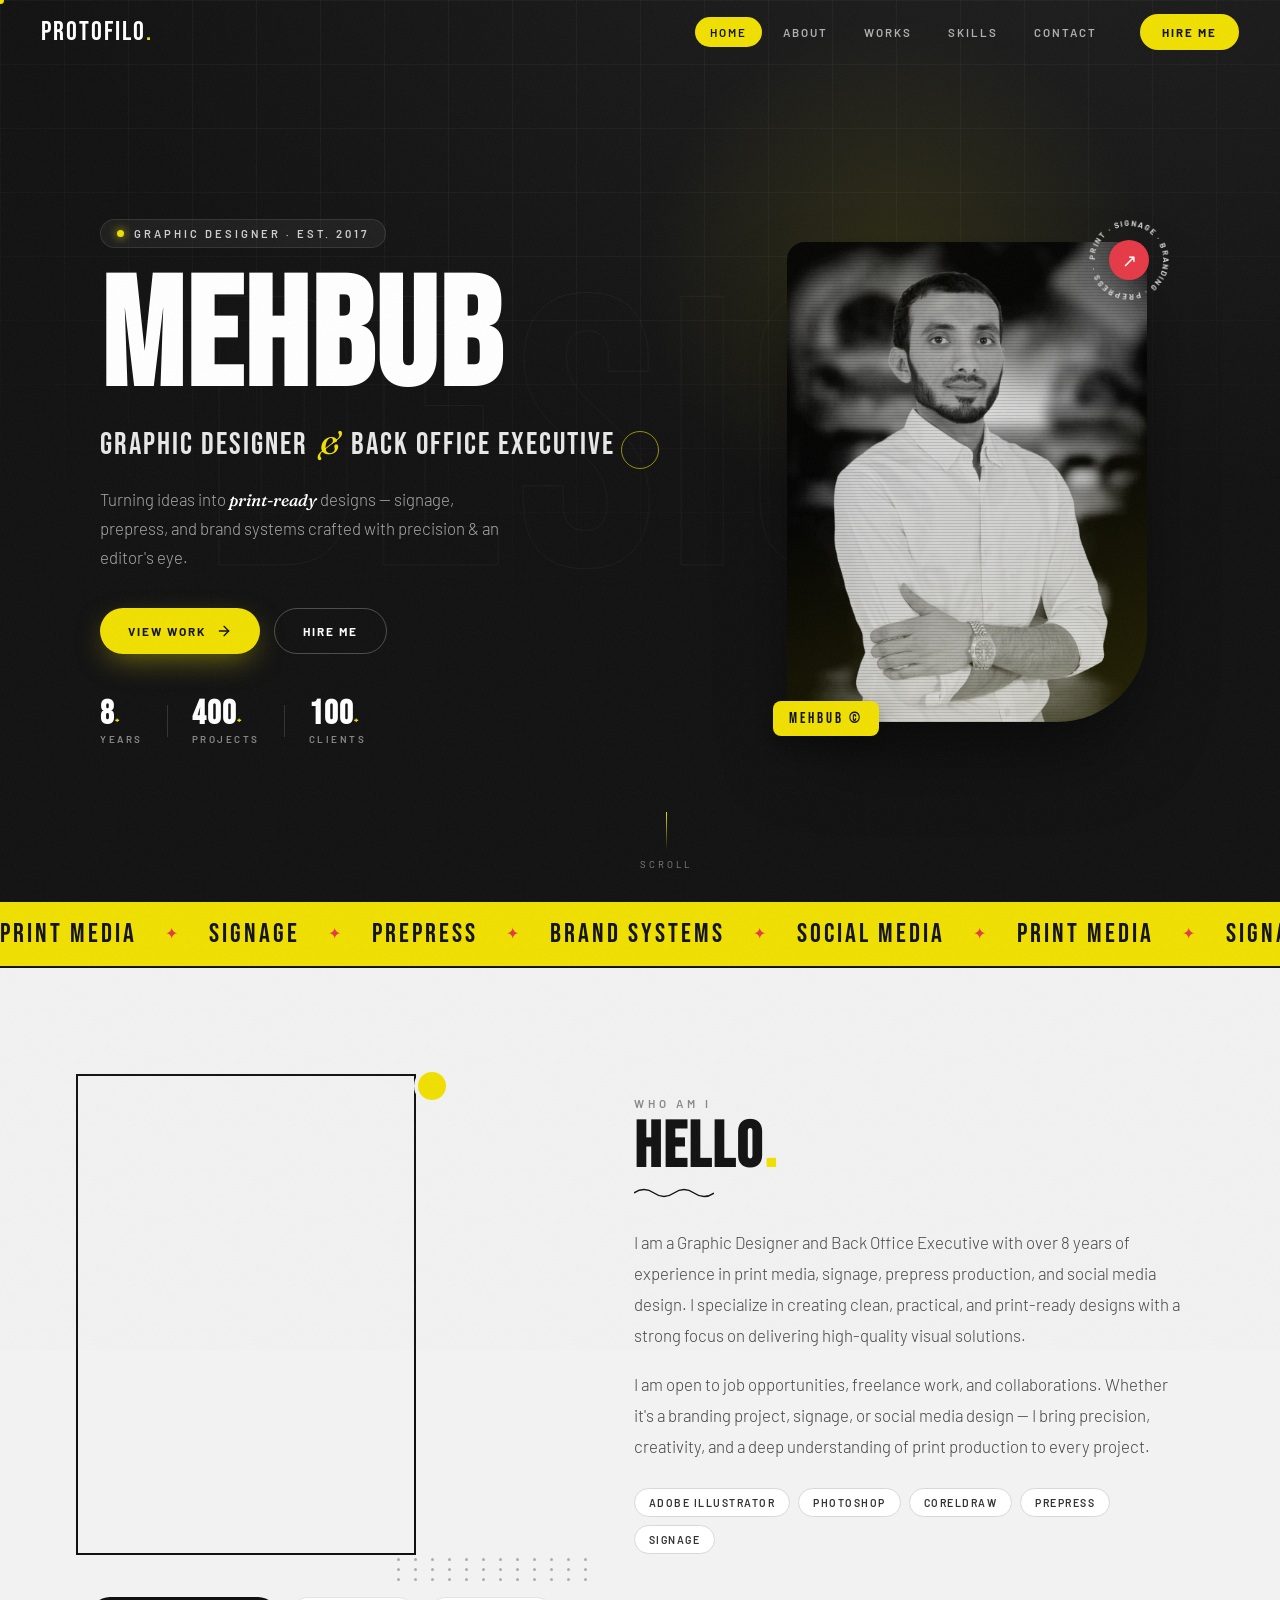
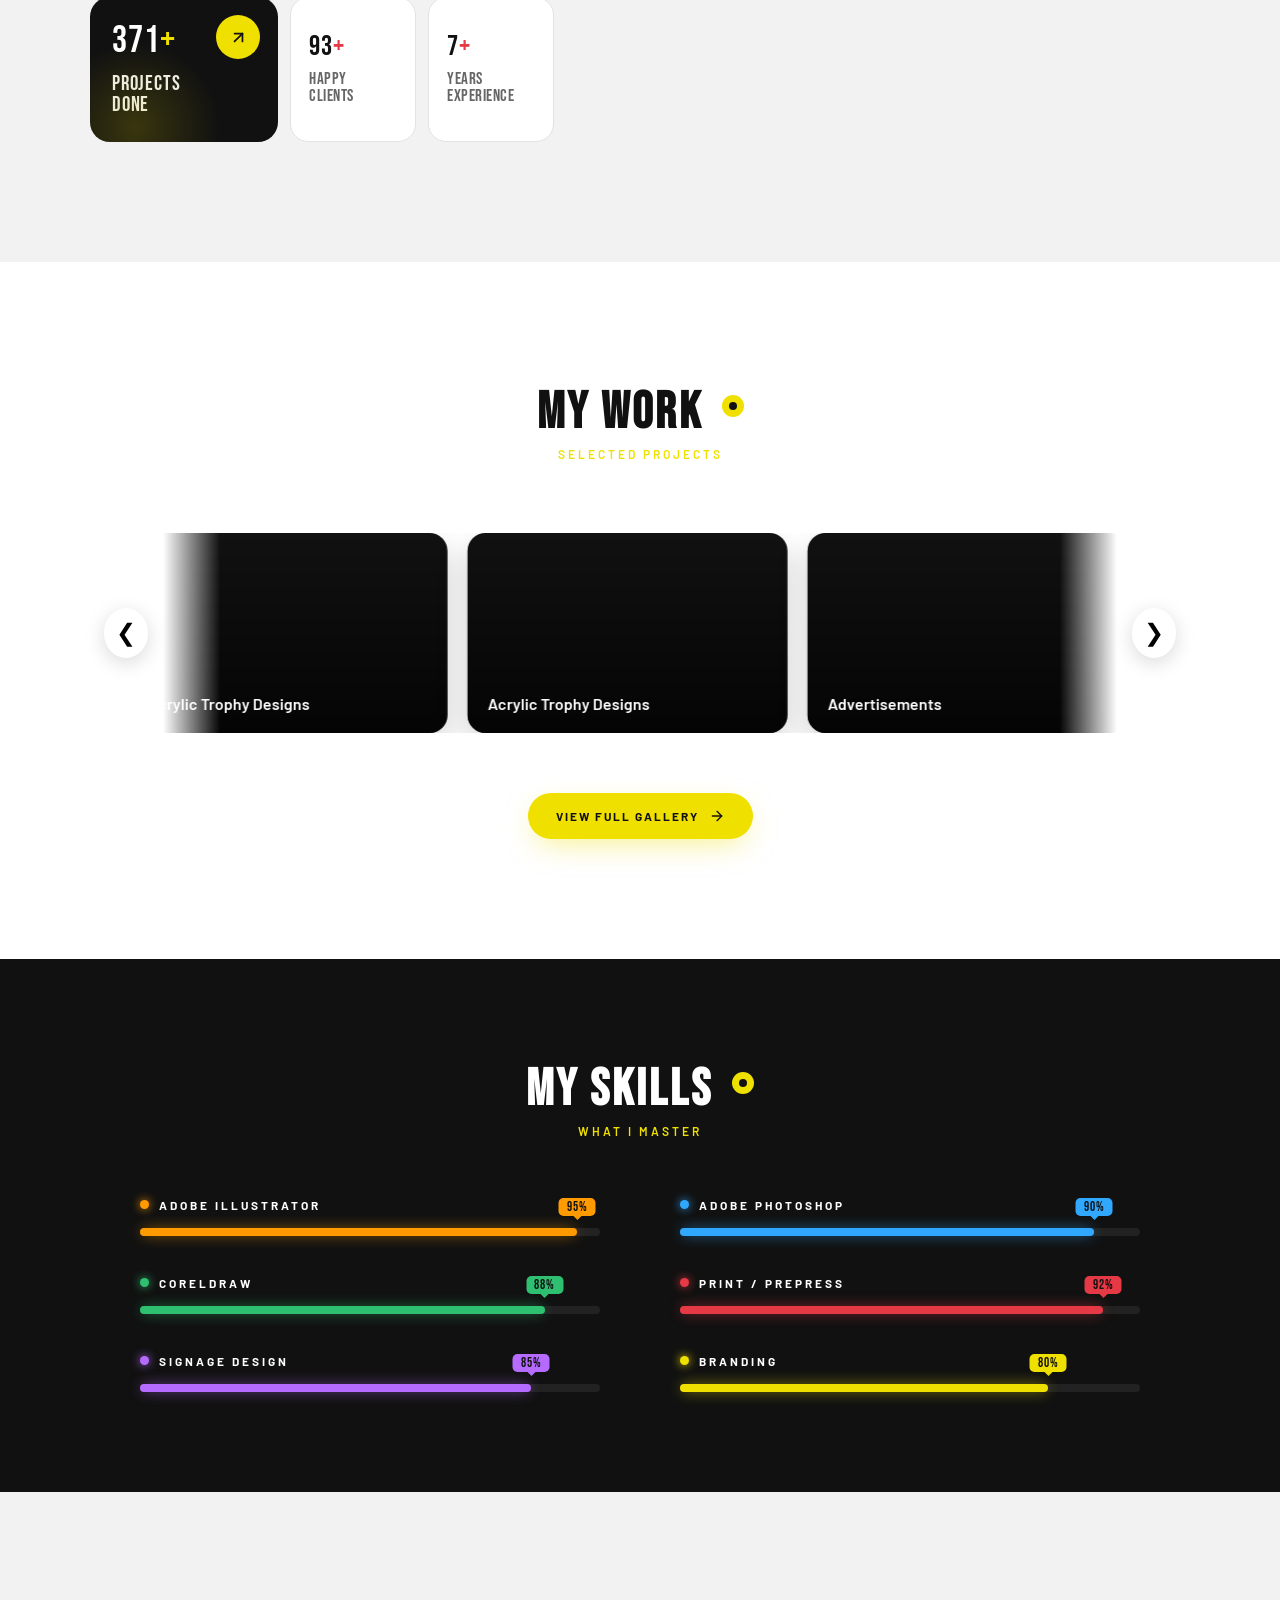
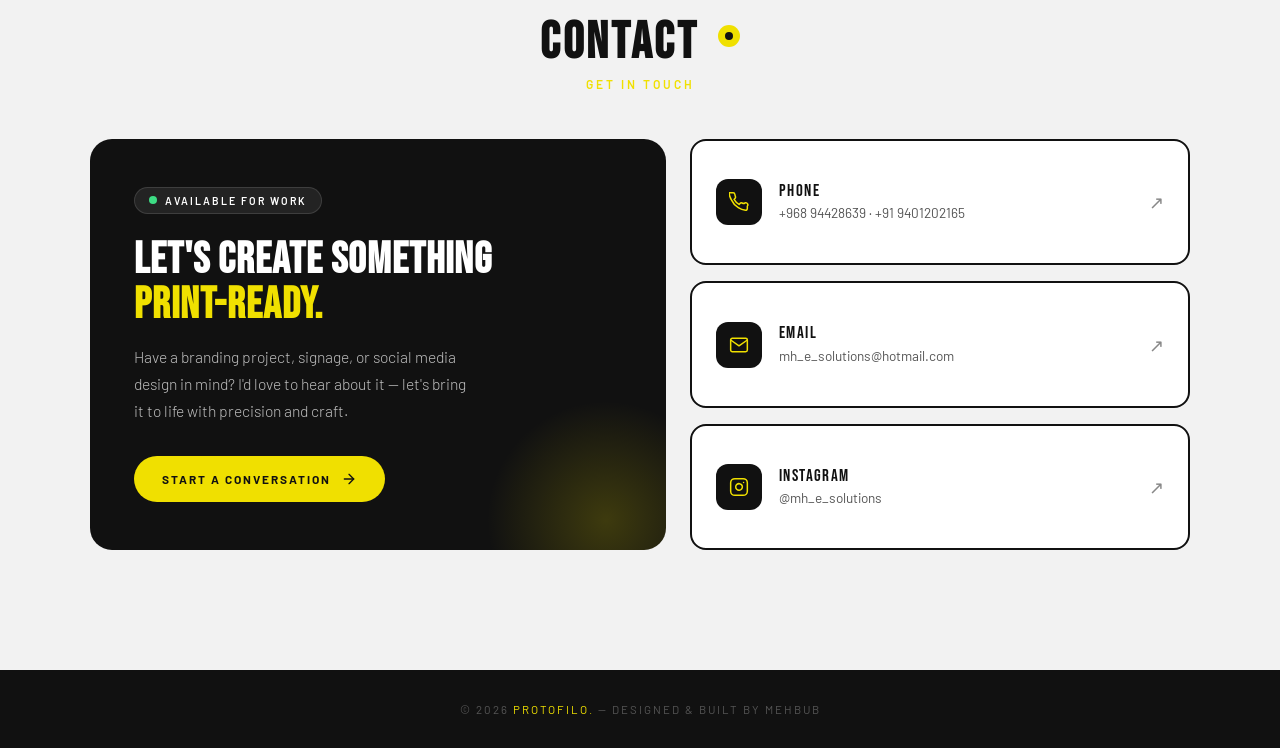
==== commit 68ac5780: "Added new files" ====
--- a/index.html
+++ b/index.html
@@ -10,7 +10,8 @@
   <meta property="og:title" content="PROTOFILO. — Mehbub · Graphic Designer" />
   <meta property="og:description" content="8+ years crafting print-ready designs, signage, prepress and brand systems." />
   <meta property="og:type" content="website" />
-  <meta property="og:image" content="./images/profile picture.jpeg" />
+  <meta property="og:url" content="https://sodaguyprime.github.io/Mehbub-portfolio/" />
+  <meta property="og:image" content="https://sodaguyprime.github.io/Mehbub-portfolio/images/profile%20picture.jpeg" />
   <link rel="preconnect" href="https://fonts.googleapis.com">
   <link rel="preconnect" href="https://fonts.gstatic.com" crossorigin>
   <link href="https://fonts.googleapis.com/css2?family=Bebas+Neue&family=Barlow:ital,wght@0,300;0,400;0,500;0,600;0,700;1,300;1,400&family=Fraunces:ital,opsz,wght@1,9..144,400;1,9..144,500;0,9..144,600&display=swap" rel="stylesheet">
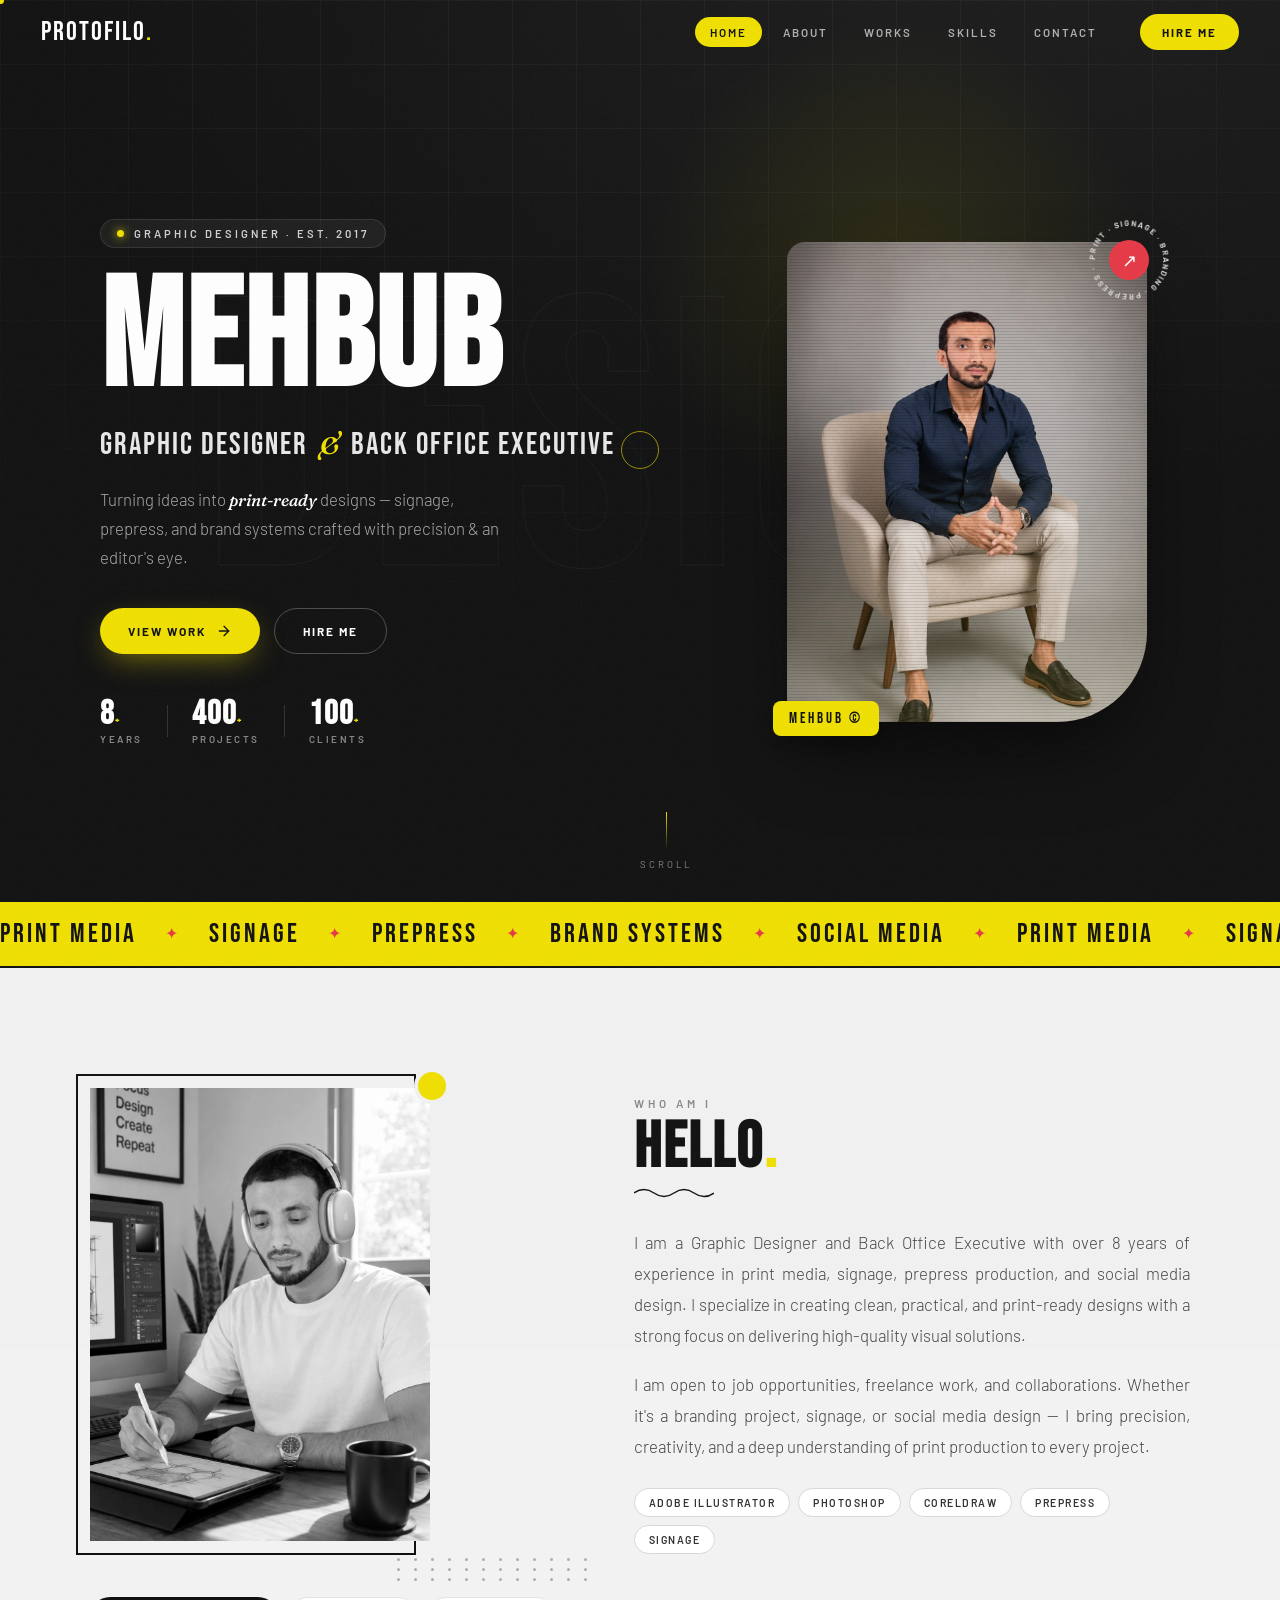
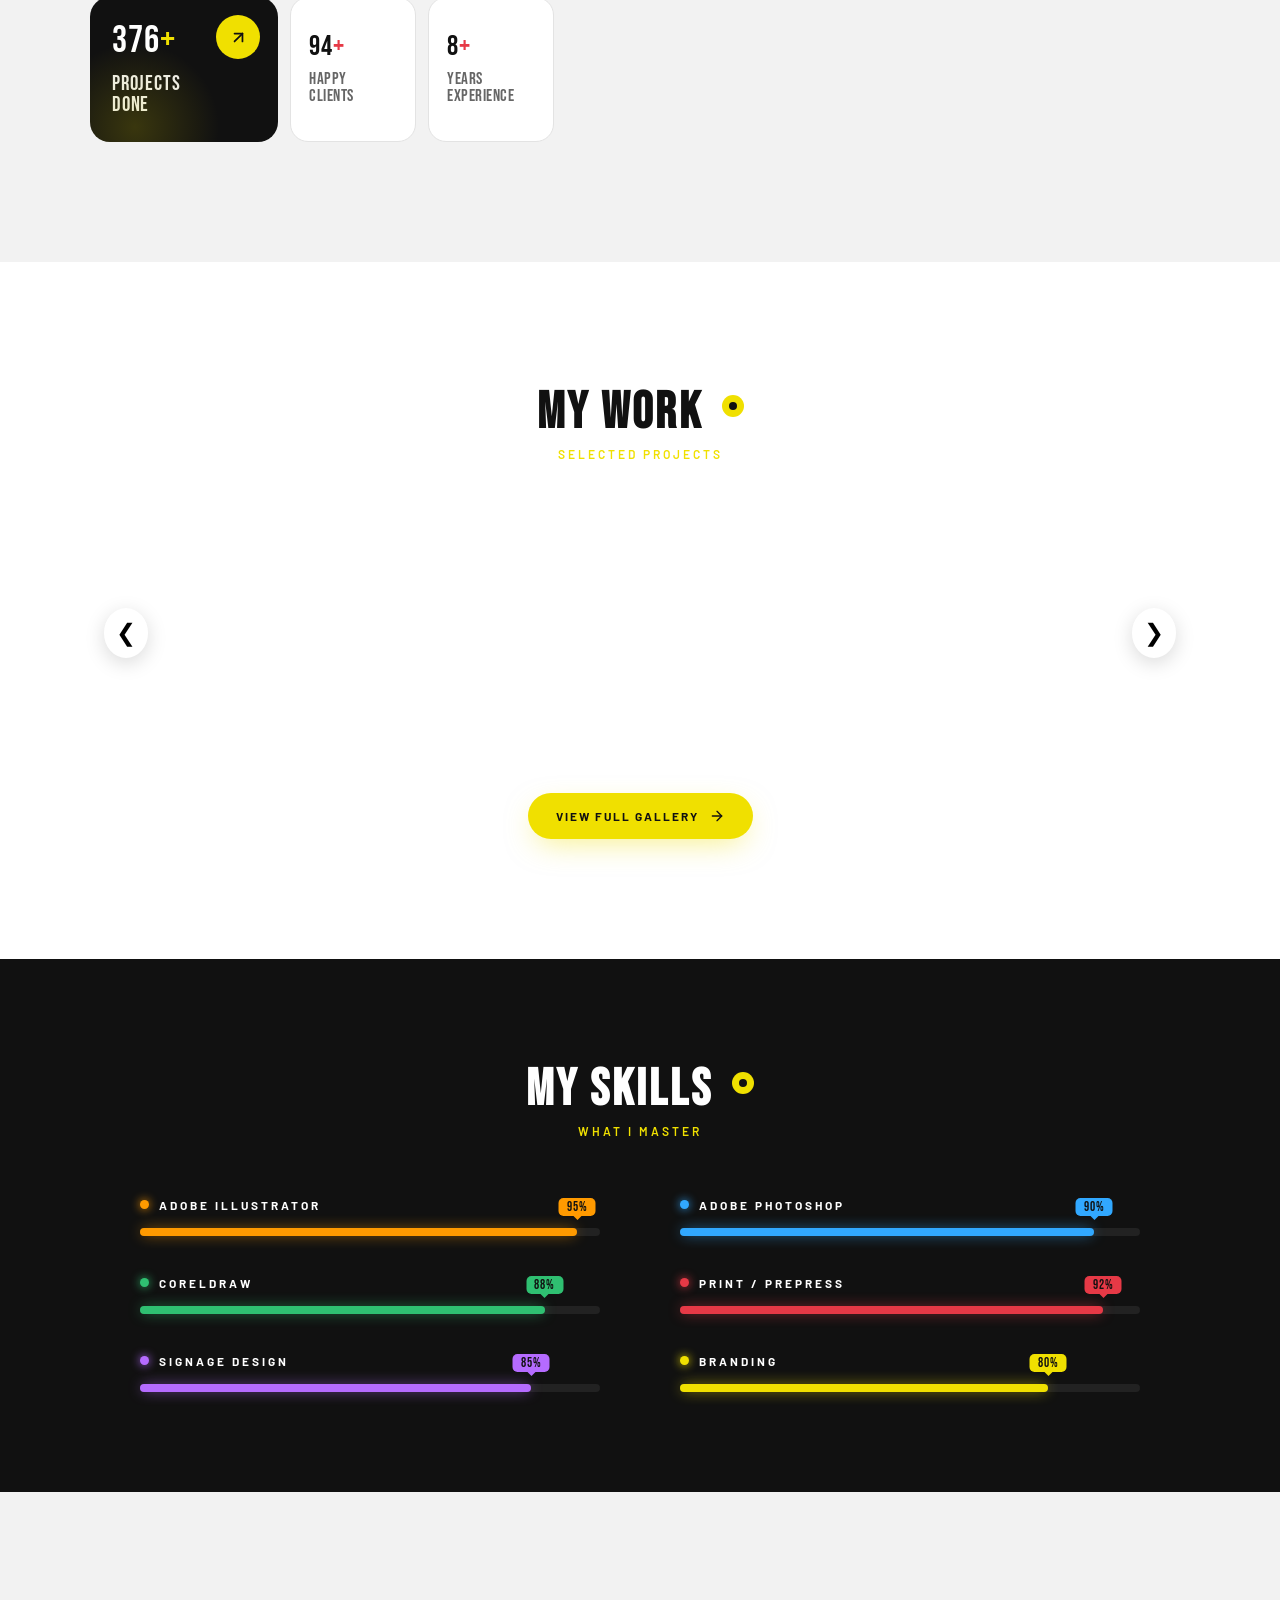
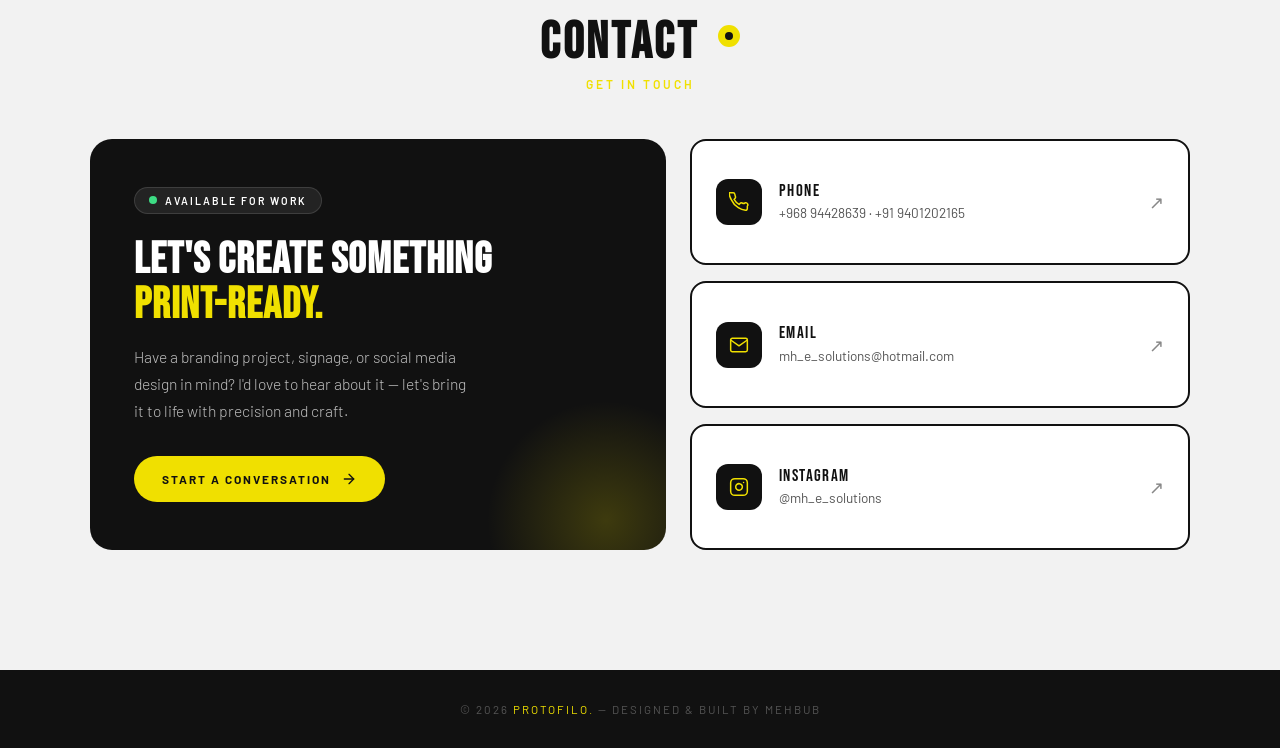
==== commit 2ce42d49: "changed pics" ====
--- a/index.html
+++ b/index.html
@@ -88,7 +88,7 @@
       <div class="hero-right reveal reveal-delay-2">
         <div class="hero-portrait" data-tilt>
           <div class="hero-portrait-frame">
-            <img id="heroImg" src="./images/profile picture.jpeg" alt="Mehbub portrait" fetchpriority="high" decoding="async" width="520" height="640" />
+            <img id="heroImg" src="./images/profile_pic2.jpeg" alt="Mehbub portrait" fetchpriority="high" decoding="async" width="520" height="640" />
             <div class="hero-portrait-grain"></div>
           </div>
           <span class="hero-portrait-tag">MEHBUB ©</span>
@@ -128,7 +128,7 @@
       <div class="about-media">
         <div class="about-img-wrap reveal">
           <div class="about-img-frame" data-tilt>
-            <img id="aboutImg" src="./images/profile picture.jpeg" alt="Mehbub portrait" loading="lazy" decoding="async" />
+            <img id="aboutImg" src="./images/profilepic3.jpeg" alt="Mehbub portrait" loading="lazy" decoding="async" />
             <div class="about-accent-circle"></div>
           </div>
           <div class="about-dot-grid" id="aboutDots"></div>
--- a/styles/styles.css
+++ b/styles/styles.css
@@ -582,12 +582,8 @@
   width: 100%; height: 100%;
   object-fit: cover;
   object-position: center top;
-  filter: grayscale(1) contrast(1.08);
-  opacity: 0.92;
-  transition: opacity 0.18s linear, filter .4s ease;
   display: block;
 }
-.hero-portrait:hover .hero-portrait-frame img { filter: grayscale(0) contrast(1.02); }
 .hero-portrait-grain {
   position: absolute; inset: 0; z-index: 1;
   background: repeating-linear-gradient(0deg, rgba(0,0,0,0.12) 0 1px, transparent 1px 3px);
@@ -704,7 +700,6 @@
   object-fit: cover;
   filter: grayscale(1) contrast(1.05);
   display: block;
-  transition: opacity 0.18s linear;
 }
 .about-img-frame::before {
   content: '';
@@ -774,6 +769,9 @@
   line-height: 1.85;
   color: #444;
   margin-bottom: 18px;
+  text-align: justify;
+  text-justify: inter-word;
+  hyphens: auto;
 }
 
 /* skill tags under the bio */
@@ -1554,3 +1552,189 @@
   .hero-scroll-line, .hero-portrait-badge svg { animation: none !important; }
   .reveal { opacity: 1; transform: none; }
 }
+
+/* ══════════════════════════════════════════════════════════
+   PRINT  (Ctrl+P)  — clean, readable paper layout.
+   Only affects printing; the on-screen design is untouched.
+══════════════════════════════════════════════════════════ */
+@media print {
+  /* sensible page margins — extra top space reserved for the repeating nav bar */
+  @page { margin: 26mm 14mm 16mm; }
+
+  /* print the colors/images we DO keep, instead of dropping them */
+  * {
+    -webkit-print-color-adjust: exact !important;
+    print-color-adjust: exact !important;
+  }
+
+  /* normalise the whole document to dark-ink-on-white for legibility */
+  html, body {
+    background: #fff !important;
+    color: #111 !important;
+    font-size: 11pt;
+  }
+
+  /* reveal-on-scroll items never get triggered on paper — force them visible */
+  .reveal,
+  [class*="reveal-delay"] {
+    opacity: 1 !important;
+    transform: none !important;
+    filter: none !important;
+    visibility: visible !important;
+  }
+
+  /* hide screen-only chrome, decoration & interactive bits */
+  .grain,
+  .scroll-progress,
+  .cursor-dot,
+  .cursor-ring,
+  .hamburger,
+  .nav-cta,
+  .marquee,
+  .hero-bg,
+  .hero-spotlight,
+  .hero-grid-lines,
+  .hero-ghost,
+  .hero-scroll,
+  .hero-actions,
+  .about-dot-grid,
+  .about-accent-circle,
+  .hero-portrait-badge,
+  .hero-portrait-grain,
+  .about-wave,
+  .slider-arrow,
+  .works-cta,
+  #morphCanvas,
+  .pf-lightbox {
+    display: none !important;
+  }
+
+  /* let sections flow naturally — no full-screen heights or dark panels */
+  section {
+    min-height: 0 !important;
+    height: auto !important;
+    padding: 18px 0 !important;
+    margin: 0 !important;
+    background: #fff !important;
+    color: #111 !important;
+    page-break-inside: avoid;
+    break-inside: avoid;
+  }
+
+  /* force every dark/coloured panel & its text back to print-friendly tones */
+  #skills, #contact, #home, footer,
+  .skills-inner, .contact-inner, .contact-cta,
+  .contact-info-card, .stat-card, .stat-feature,
+  .skill-card, .skills-grid > * {
+    background: #fff !important;
+    color: #111 !important;
+    box-shadow: none !important;
+    border-color: #ddd !important;
+  }
+
+  /* any element that was white-on-dark turns dark-on-white */
+  [style*="--white"],
+  .section-heading,
+  .contact-cta-title,
+  .contact-cta-title span,
+  .contact-info-value,
+  .contact-info-label,
+  .stat-card-num, .stat-card-label,
+  .stat-feature-num, .stat-feature-label {
+    color: #111 !important;
+    -webkit-text-fill-color: #111 !important;
+  }
+
+  /* headings & paragraphs shouldn't be split across pages */
+  h1, h2, h3, p, .about-text, .section-heading-wrap {
+    page-break-inside: avoid;
+    break-inside: avoid;
+  }
+  h1, h2, h3 { page-break-after: avoid; break-after: avoid; }
+
+  /* images: keep them on-page and never overflow the sheet */
+  img {
+    max-width: 100% !important;
+    height: auto !important;
+    page-break-inside: avoid;
+    break-inside: avoid;
+  }
+
+  /* let the about/hero/contact grids stack cleanly on paper */
+  .hero-inner,
+  .about-inner,
+  .contact-layout,
+  .contact-info-row,
+  .skills-grid {
+    display: block !important;
+    width: 100% !important;
+  }
+
+  /* show full URLs for the contact links so a printout is actionable */
+  .contact-info-card { text-decoration: none !important; }
+
+  /* start each major section on a fresh consideration of page breaks */
+  #about, #works, #skills, #contact { page-break-before: auto; }
+
+  footer { border-top: 1px solid #ddd; }
+
+  /* ===== NAV BAR — repeated on every printed page ===== */
+  /* position:fixed elements are rendered by the browser on every page;
+     it sits inside the reserved top page margin so it never overlaps content */
+  nav {
+    display: flex !important;
+    position: fixed !important;
+    top: 0;
+    left: 0;
+    right: 0;
+    align-items: center;
+    justify-content: space-between;
+    gap: 16px;
+    padding: 5mm 14mm;
+    margin: 0 !important;
+    background: #fff !important;
+    border-bottom: 1px solid #ddd;
+    transform: none !important;
+    box-shadow: none !important;
+    z-index: 9999;
+  }
+  .nav-logo,
+  .nav-logo span {
+    color: #111 !important;
+    -webkit-text-fill-color: #111 !important;
+  }
+  .nav-links {
+    display: flex !important;
+    flex-direction: row !important;
+    position: static !important;
+    width: auto !important;
+    height: auto !important;
+    gap: 14px;
+    padding: 0;
+    margin: 0;
+    background: none !important;
+    list-style: none;
+    transform: none !important;
+    opacity: 1 !important;
+    visibility: visible !important;
+  }
+  .nav-links li { margin: 0; }
+  .nav-links a {
+    color: #111 !important;
+    background: none !important;
+    padding: 0;
+    font-size: 10pt;
+    text-decoration: none;
+  }
+  .nav-links a.active { color: #111 !important; }
+
+  /* ===== each section starts on its own page ===== */
+  section {
+    page-break-before: always;
+    break-before: page;
+  }
+  #home {
+    page-break-before: avoid;
+    break-before: avoid;
+  }
+}
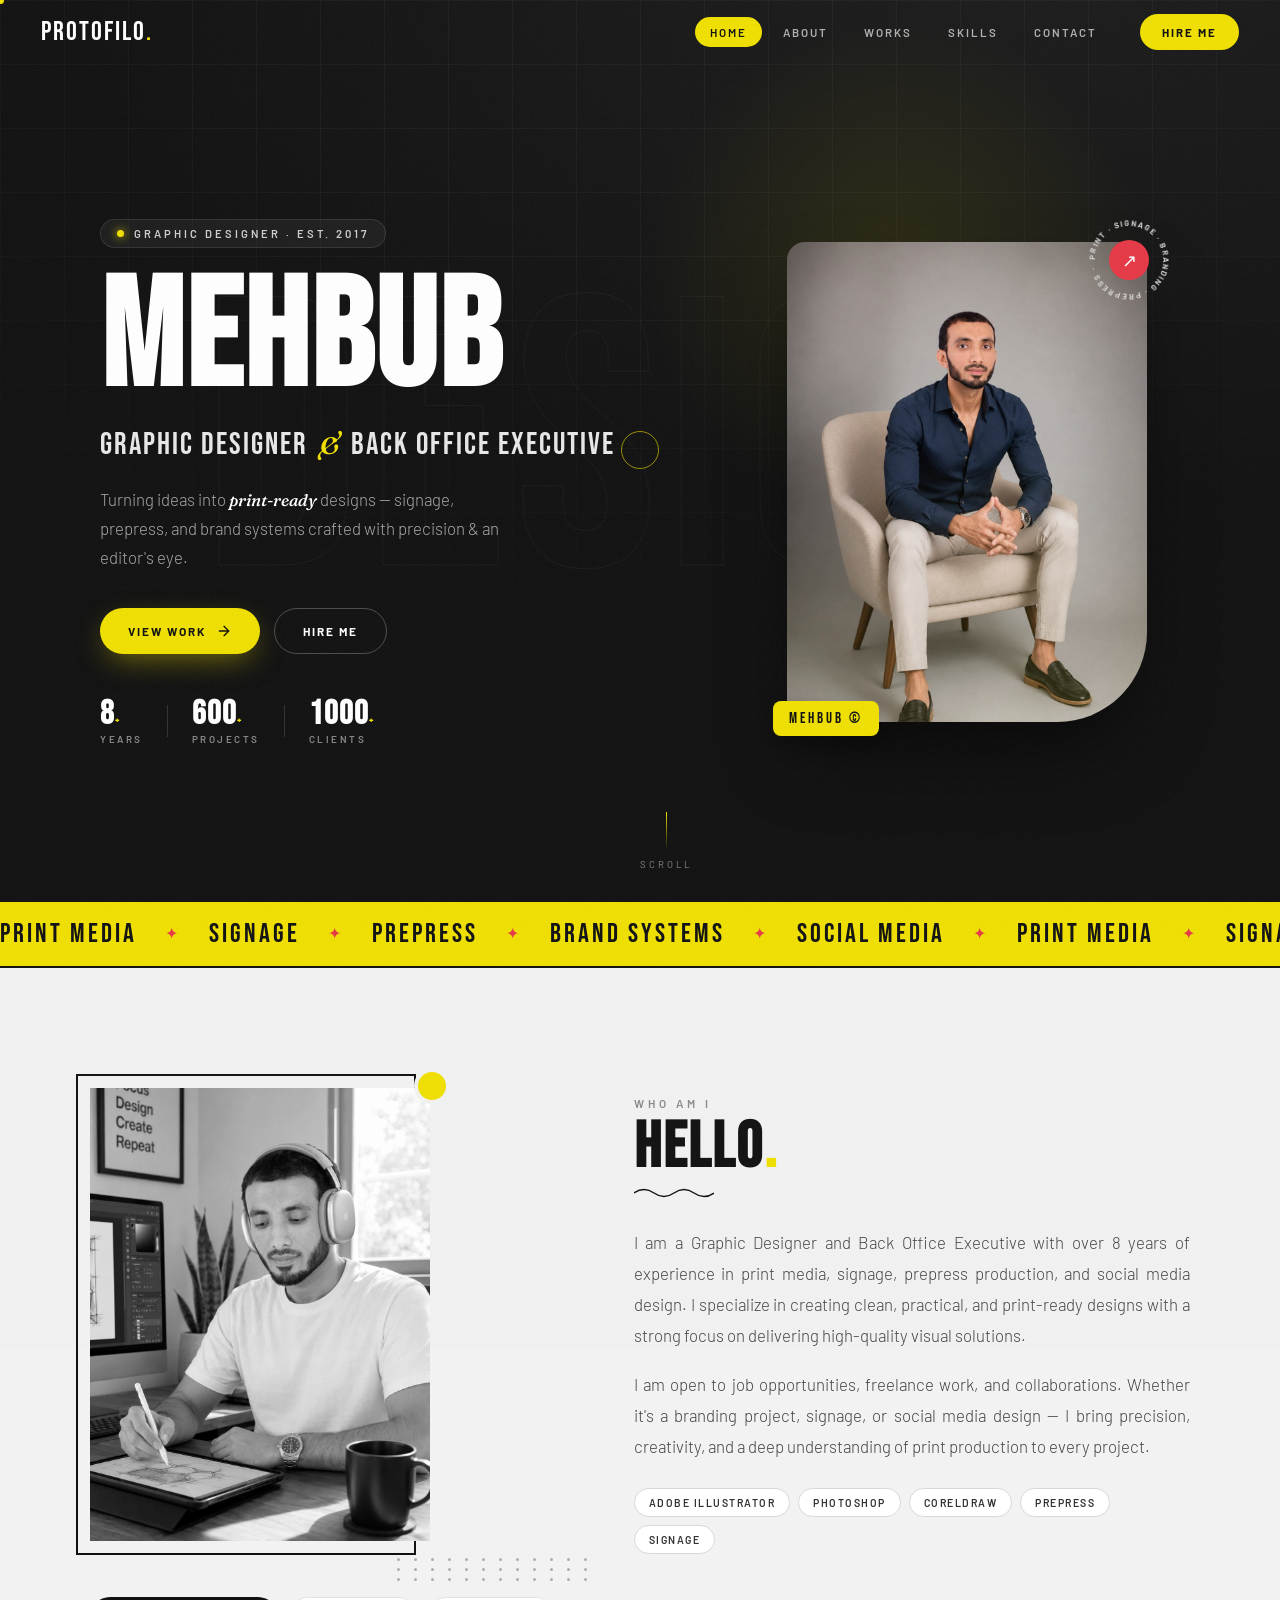
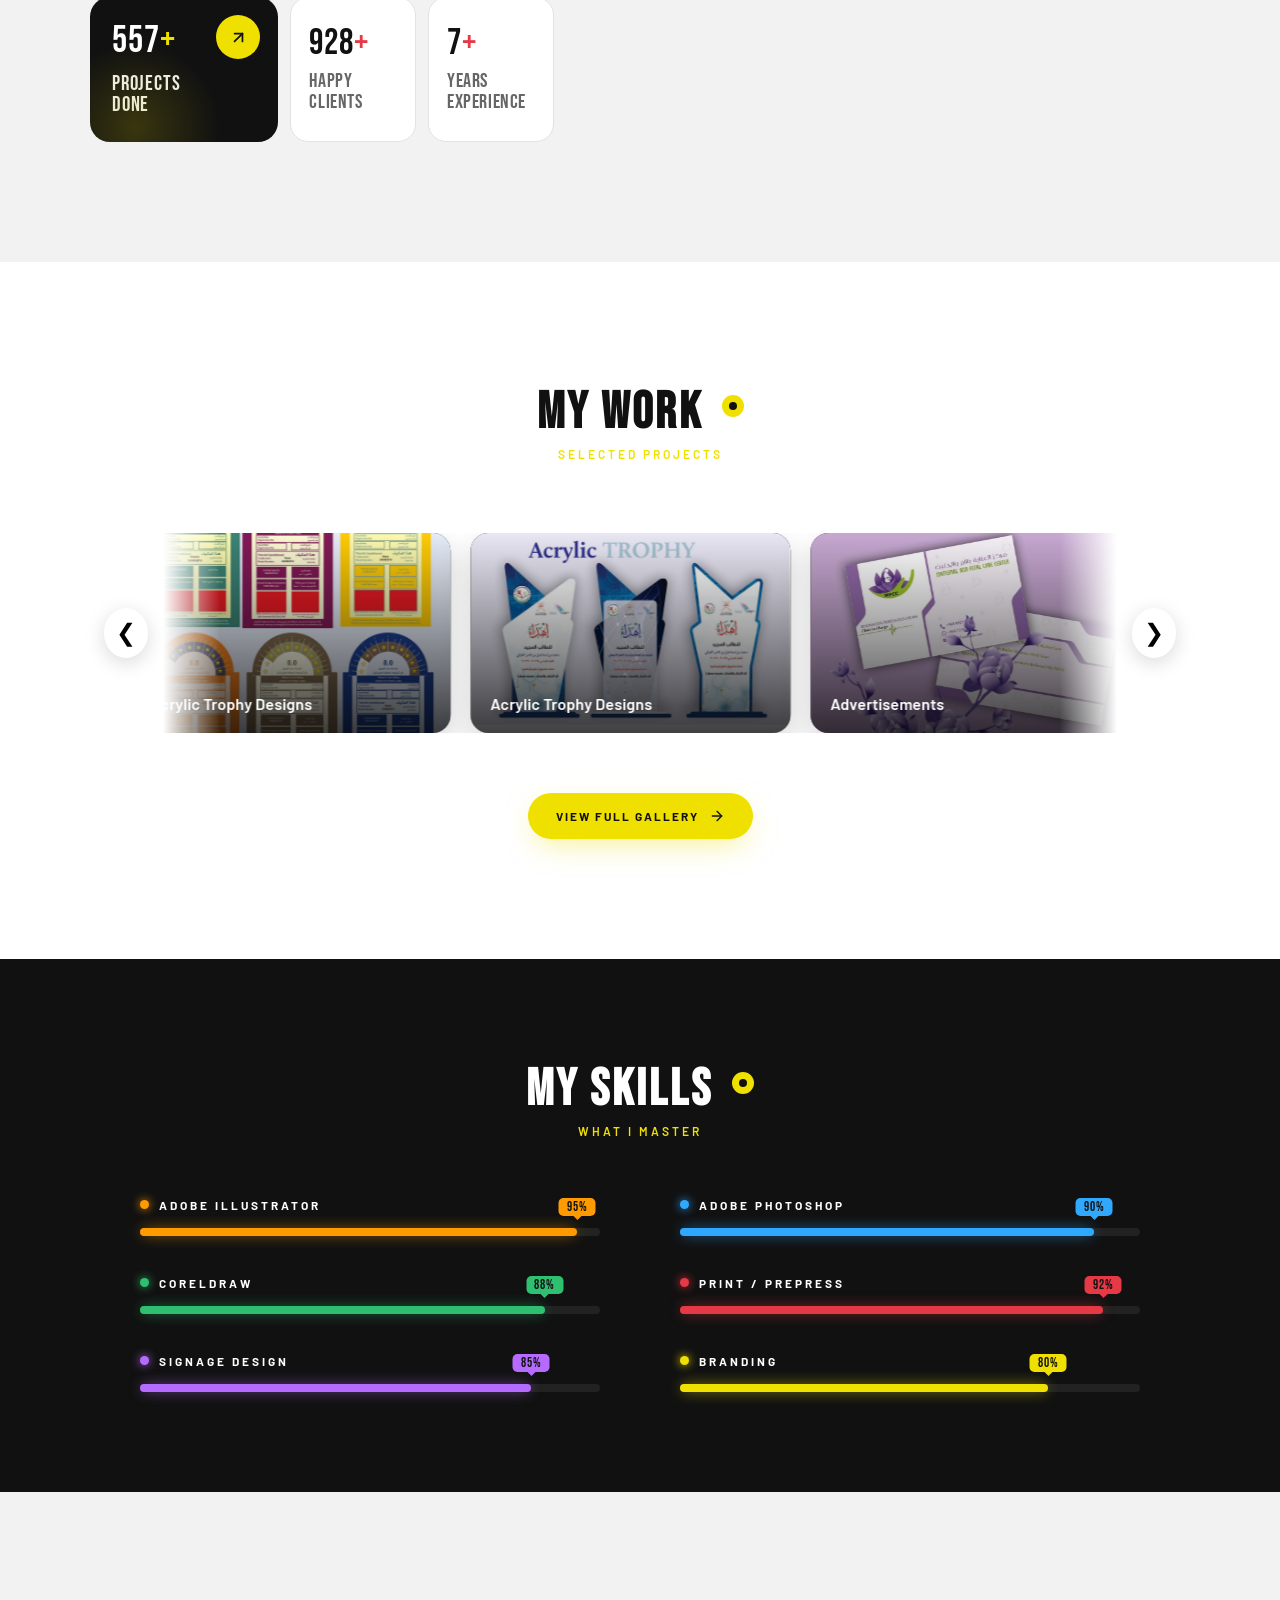
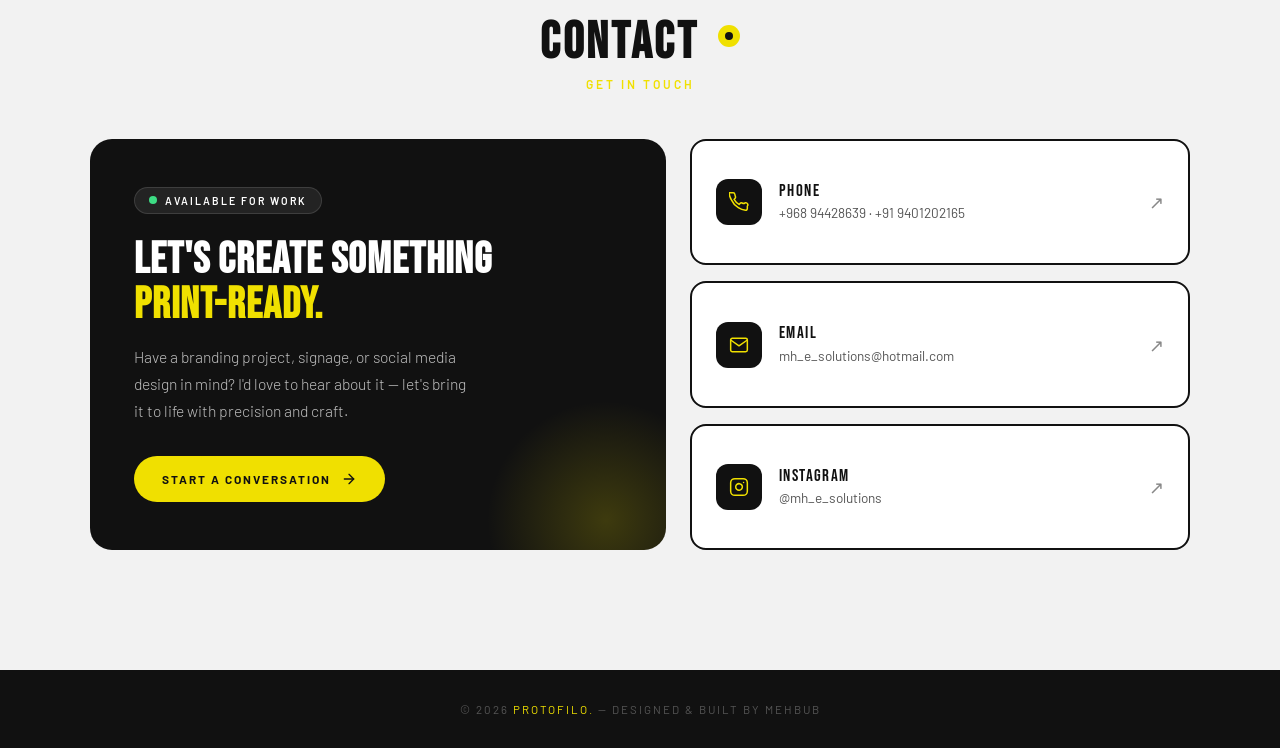
==== commit 4f16b7db: "changed pic events and qof updates" ====
--- a/index.html
+++ b/index.html
@@ -79,9 +79,9 @@
         <div class="hero-meta reveal reveal-delay-4">
           <div class="hero-meta-item"><b data-count="8" data-suffix="+">0</b><span>Years</span></div>
           <div class="hero-meta-sep"></div>
-          <div class="hero-meta-item"><b data-count="400" data-suffix="+">0</b><span>Projects</span></div>
+          <div class="hero-meta-item"><b data-count="600" data-suffix="+">0</b><span>Projects</span></div>
           <div class="hero-meta-sep"></div>
-          <div class="hero-meta-item"><b data-count="100" data-suffix="+">0</b><span>Clients</span></div>
+          <div class="hero-meta-item"><b data-count="1000" data-suffix="+">0</b><span>Clients</span></div>
         </div>
       </div>
 
@@ -89,7 +89,6 @@
         <div class="hero-portrait" data-tilt>
           <div class="hero-portrait-frame">
             <img id="heroImg" src="./images/profile_pic2.jpeg" alt="Mehbub portrait" fetchpriority="high" decoding="async" width="520" height="640" />
-            <div class="hero-portrait-grain"></div>
           </div>
           <span class="hero-portrait-tag">MEHBUB ©</span>
           <span class="hero-portrait-badge" aria-hidden="true">
@@ -136,15 +135,15 @@
 
         <!-- Stats — sit just under the picture -->
         <div class="about-stats">
-          <div class="stat-feature reveal">
-            <div class="stat-feature-num" data-count="400" data-suffix="+">0<span>+</span></div>
+          <a href="gallery.html" class="stat-feature reveal" aria-label="View the project gallery">
+            <div class="stat-feature-num" data-count="600" data-suffix="+">0<span>+</span></div>
             <div class="stat-feature-label">Projects<br/>Done</div>
             <div class="stat-feature-badge" aria-hidden="true">
               <svg viewBox="0 0 24 24" fill="none" stroke="currentColor" stroke-width="2.2" stroke-linecap="round" stroke-linejoin="round"><line x1="7" y1="17" x2="17" y2="7"/><polyline points="7 7 17 7 17 17"/></svg>
             </div>
-          </div>
+          </a>
           <div class="stat-card reveal reveal-delay-1">
-            <div class="stat-card-num" data-count="100" data-suffix="+">0<span>+</span></div>
+            <div class="stat-card-num" data-count="1000" data-suffix="+">0<span>+</span></div>
             <div class="stat-card-label">Happy<br/>Clients</div>
           </div>
           <div class="stat-card reveal reveal-delay-2">
--- a/styles/styles.css
+++ b/styles/styles.css
@@ -818,6 +818,8 @@
   border-radius: 20px;
   padding: 26px 22px;
   overflow: hidden;
+  text-decoration: none;
+  cursor: pointer;
   transition: transform .28s ease, box-shadow .28s ease;
 }
 .stat-feature::after {
@@ -877,7 +879,7 @@
 }
 .stat-card-num {
   font-family: var(--font-display);
-  font-size: clamp(1.7rem, 2.2vw, 2.3rem);
+  font-size: clamp(2.1rem, 2.8vw, 3rem);
   line-height: 1;
   letter-spacing: 1px;
   color: var(--black);
@@ -885,7 +887,7 @@
 .stat-card-num span { color: var(--accent); }
 .stat-card-label {
   font-family: var(--font-display);
-  font-size: 1.05rem;
+  font-size: 1.25rem;
   letter-spacing: 0.03em;
   line-height: 1.05;
   margin-top: 9px;
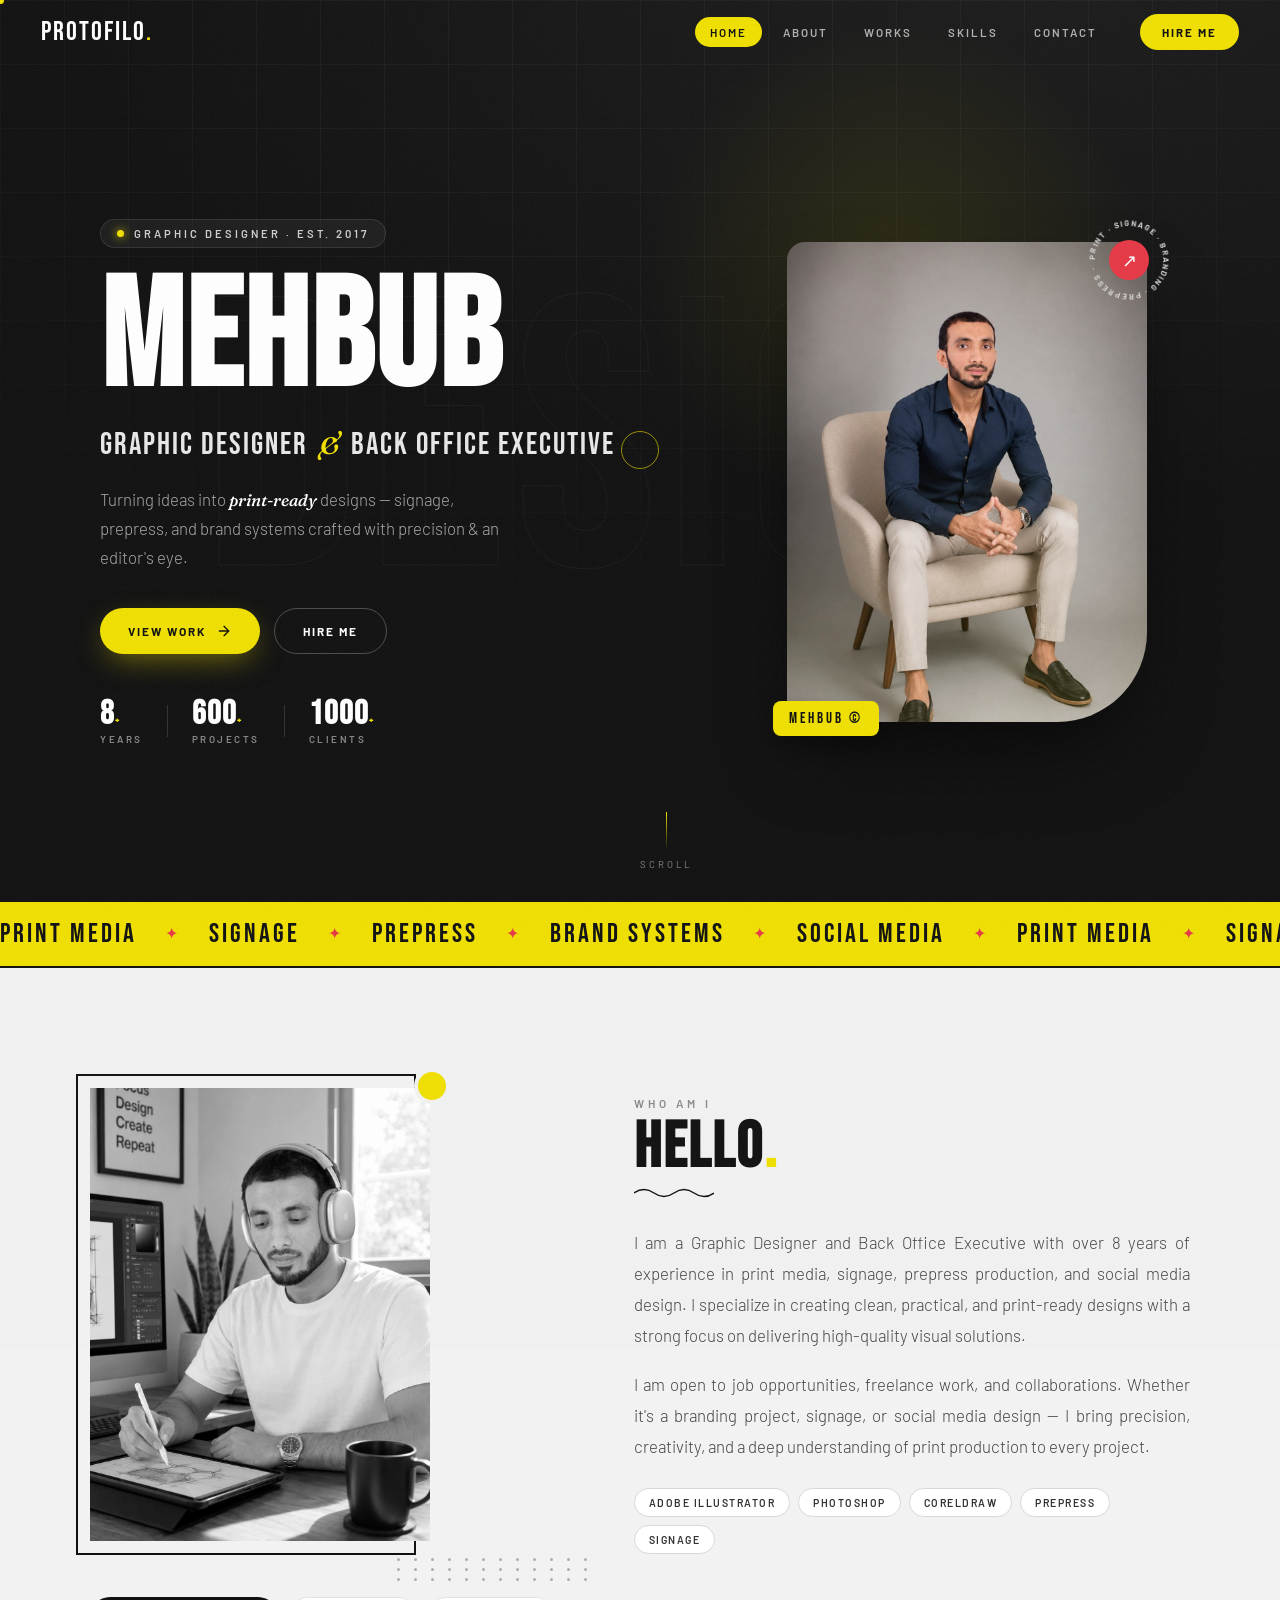
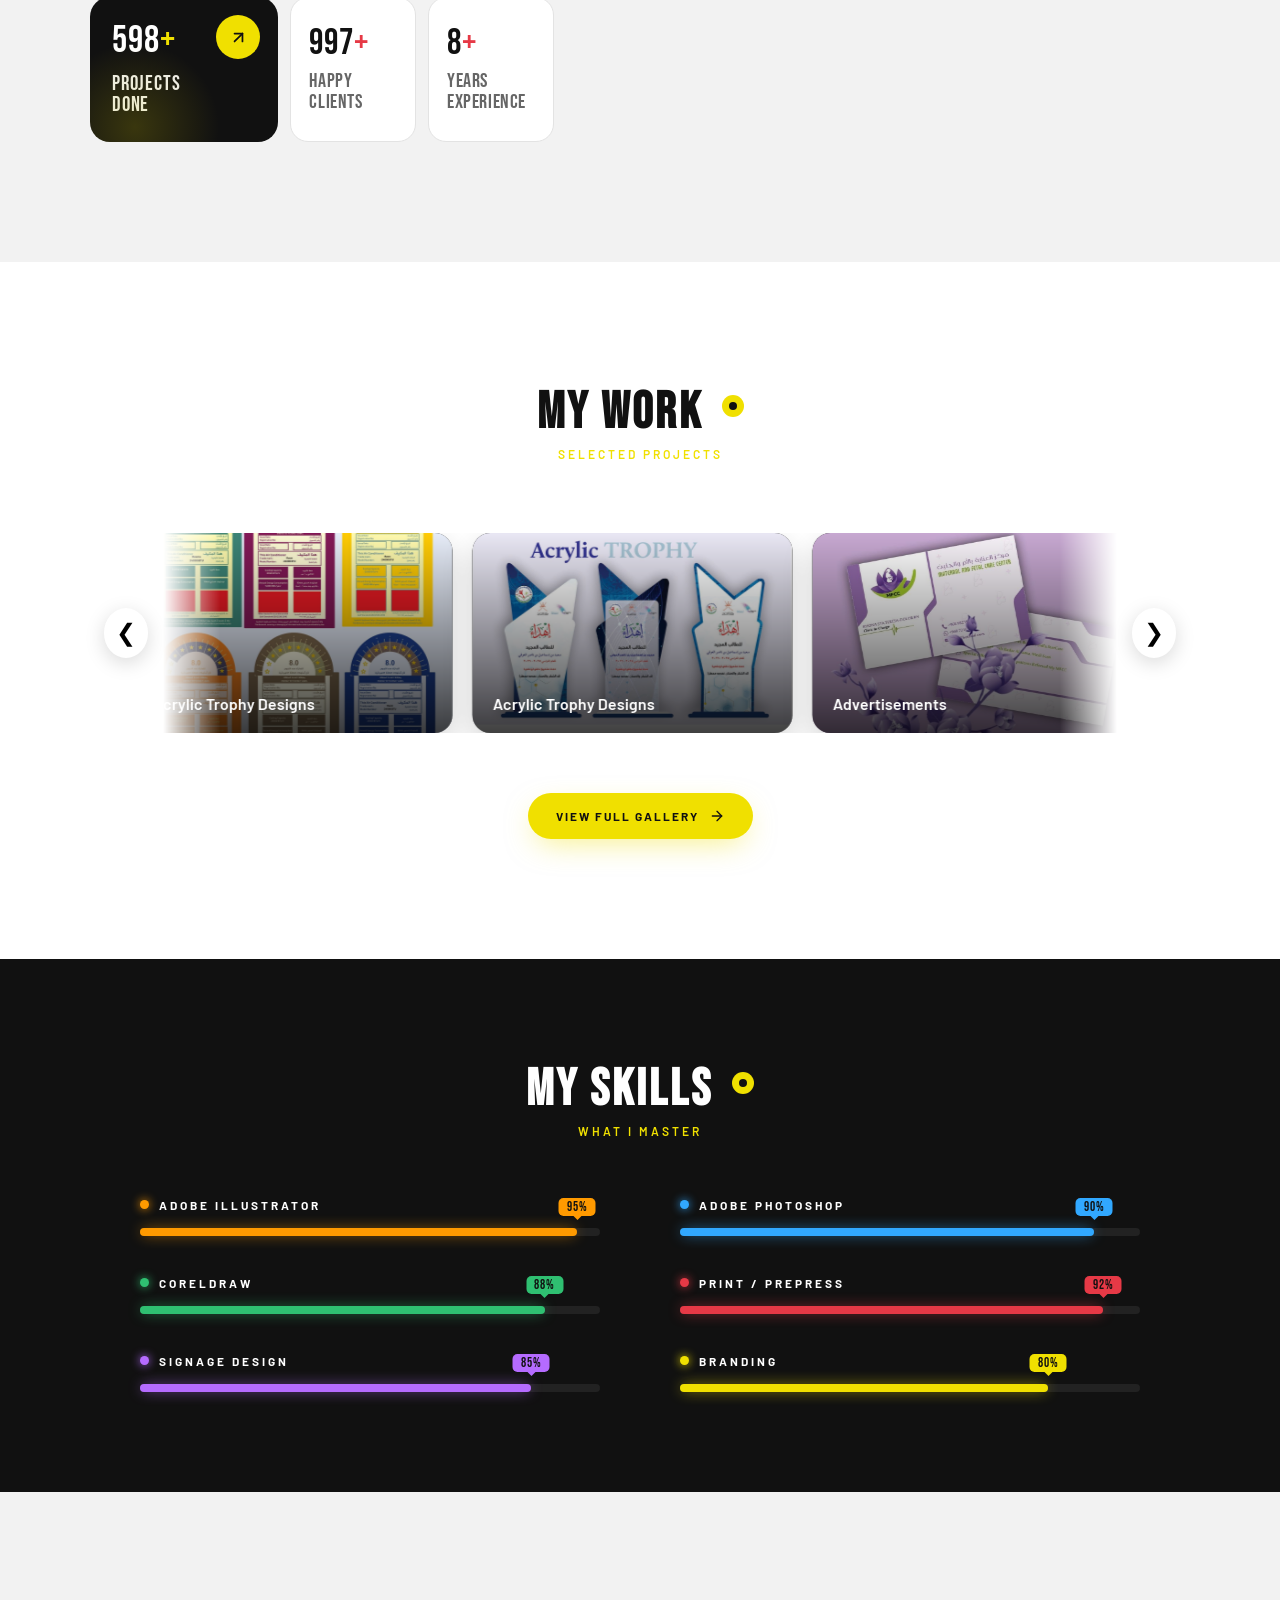
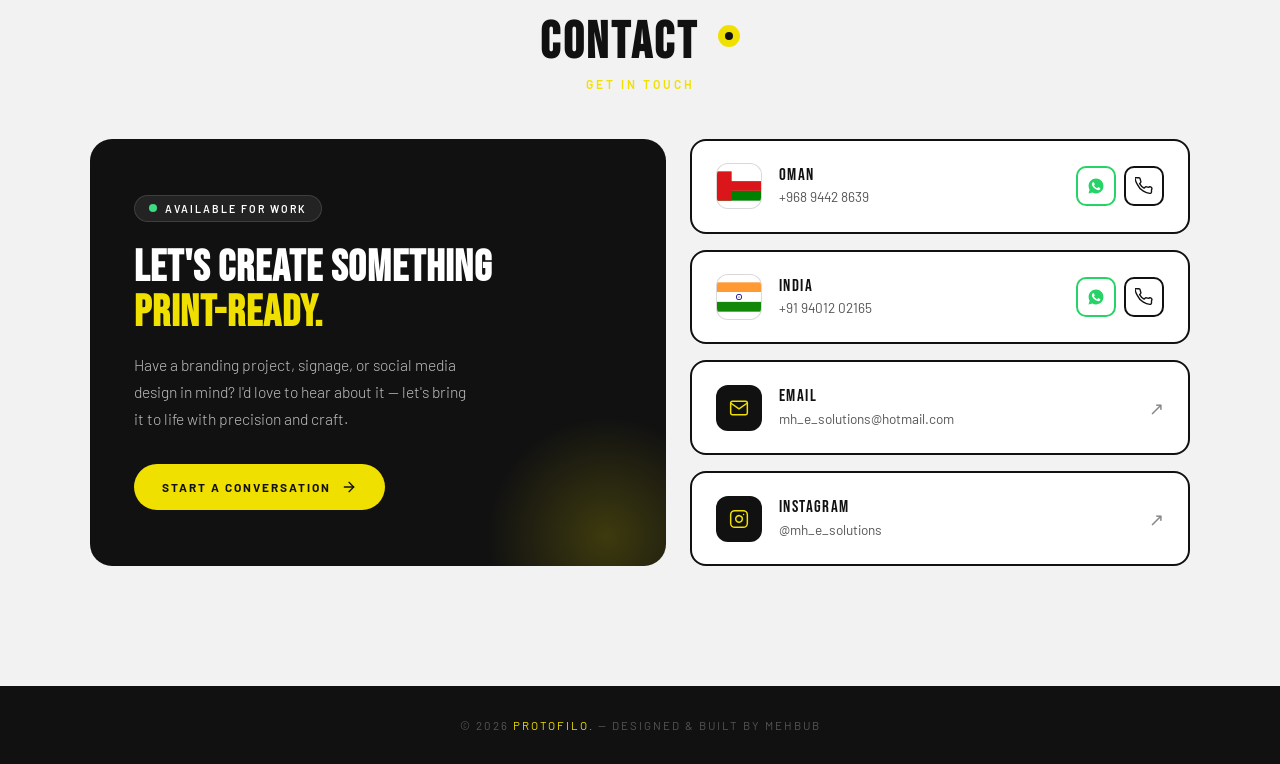
==== commit 32c4c495: "changed the phone area section" ====
--- a/index.html
+++ b/index.html
@@ -230,17 +230,53 @@
 
         <!-- Info cards -->
         <div class="contact-info-row">
-          <a href="tel:+96894428639" class="contact-info-card reveal reveal-delay-1">
-            <div class="contact-info-icon">
-              <svg xmlns="http://www.w3.org/2000/svg" viewBox="0 0 24 24" fill="none" stroke="currentColor" stroke-width="1.8" stroke-linecap="round" stroke-linejoin="round"><path d="M22 16.92v3a2 2 0 01-2.18 2 19.79 19.79 0 01-8.63-3.07A19.5 19.5 0 013.09 9.81a19.79 19.79 0 01-3.07-8.67A2 2 0 012 1h3a2 2 0 012 1.72c.127.96.361 1.903.7 2.81a2 2 0 01-.45 2.11L6.09 8.91a16 16 0 006 6l1.27-1.27a2 2 0 012.11-.45c.907.339 1.85.573 2.81.7A2 2 0 0122 16.92z"/></svg>
+          <div class="contact-info-card contact-info-card--phone reveal reveal-delay-1">
+            <div class="contact-info-icon contact-info-icon--flag" aria-hidden="true">
+              <svg viewBox="0 0 30 20" xmlns="http://www.w3.org/2000/svg">
+                <rect width="30" height="20" fill="#fff"/>
+                <rect y="6.67" width="30" height="6.67" fill="#DB161B"/>
+                <rect y="13.33" width="30" height="6.67" fill="#008000"/>
+                <rect width="10" height="20" fill="#DB161B"/>
+              </svg>
             </div>
             <div class="contact-info-text">
-              <div class="contact-info-label">Phone</div>
-              <div class="contact-info-value">+968 94428639 · +91 9401202165</div>
-            </div>
-            <span class="contact-info-arrow">↗</span>
-          </a>
-          <a href="mailto:mh_e_solutions@hotmail.com" class="contact-info-card reveal reveal-delay-2">
+              <div class="contact-info-label">Oman</div>
+              <div class="contact-info-value">+968 9442 8639</div>
+            </div>
+            <div class="contact-info-actions">
+              <a href="https://api.whatsapp.com/send?phone=96894428639" target="_blank" rel="noopener" class="contact-action-btn contact-action-whatsapp" aria-label="Message Oman number on WhatsApp">
+                <svg xmlns="http://www.w3.org/2000/svg" viewBox="0 0 24 24" fill="currentColor"><path d="M12.04 2c-5.46 0-9.9 4.44-9.9 9.9 0 1.75.46 3.45 1.32 4.95L2 22l5.25-1.37a9.9 9.9 0 004.79 1.22h.01c5.46 0 9.9-4.44 9.9-9.9S17.5 2 12.04 2zm5.8 14.15c-.24.68-1.4 1.3-1.93 1.38-.49.08-1.11.11-1.79-.11-.41-.13-.94-.3-1.62-.59-2.85-1.23-4.71-4.13-4.85-4.32-.14-.19-1.16-1.54-1.16-2.93s.72-2.08.98-2.36c.26-.28.56-.35.75-.35h.54c.17 0 .4-.03.62.48.24.57.8 1.96.87 2.1.07.14.12.31.02.5-.09.19-.14.31-.28.48-.14.17-.29.37-.42.5-.14.14-.28.29-.12.57.16.28.71 1.17 1.52 1.9 1.05.94 1.93 1.23 2.21 1.37.28.14.44.12.6-.07.16-.19.68-.79.87-1.06.19-.28.37-.23.62-.14.26.09 1.63.77 1.91.91.28.14.47.21.54.33.07.12.07.68-.17 1.36z"/></svg>
+              </a>
+              <a href="tel:+96894428639" class="contact-action-btn contact-action-call" aria-label="Call Oman number">
+                <svg xmlns="http://www.w3.org/2000/svg" viewBox="0 0 24 24" fill="none" stroke="currentColor" stroke-width="1.8" stroke-linecap="round" stroke-linejoin="round"><path d="M22 16.92v3a2 2 0 01-2.18 2 19.79 19.79 0 01-8.63-3.07A19.5 19.5 0 013.09 9.81a19.79 19.79 0 01-3.07-8.67A2 2 0 012 1h3a2 2 0 012 1.72c.127.96.361 1.903.7 2.81a2 2 0 01-.45 2.11L6.09 8.91a16 16 0 006 6l1.27-1.27a2 2 0 012.11-.45c.907.339 1.85.573 2.81.7A2 2 0 0122 16.92z"/></svg>
+              </a>
+            </div>
+          </div>
+          <div class="contact-info-card contact-info-card--phone reveal reveal-delay-2">
+            <div class="contact-info-icon contact-info-icon--flag" aria-hidden="true">
+              <svg viewBox="0 0 30 20" xmlns="http://www.w3.org/2000/svg">
+                <rect width="30" height="6.67" fill="#FF9933"/>
+                <rect y="6.67" width="30" height="6.67" fill="#fff"/>
+                <rect y="13.33" width="30" height="6.67" fill="#138808"/>
+                <circle cx="15" cy="10" r="2" fill="#000080"/>
+                <circle cx="15" cy="10" r="1.5" fill="#fff"/>
+                <circle cx="15" cy="10" r="0.4" fill="#000080"/>
+              </svg>
+            </div>
+            <div class="contact-info-text">
+              <div class="contact-info-label">India</div>
+              <div class="contact-info-value">+91 94012 02165</div>
+            </div>
+            <div class="contact-info-actions">
+              <a href="https://api.whatsapp.com/send?phone=919401202165" target="_blank" rel="noopener" class="contact-action-btn contact-action-whatsapp" aria-label="Message India number on WhatsApp">
+                <svg xmlns="http://www.w3.org/2000/svg" viewBox="0 0 24 24" fill="currentColor"><path d="M12.04 2c-5.46 0-9.9 4.44-9.9 9.9 0 1.75.46 3.45 1.32 4.95L2 22l5.25-1.37a9.9 9.9 0 004.79 1.22h.01c5.46 0 9.9-4.44 9.9-9.9S17.5 2 12.04 2zm5.8 14.15c-.24.68-1.4 1.3-1.93 1.38-.49.08-1.11.11-1.79-.11-.41-.13-.94-.3-1.62-.59-2.85-1.23-4.71-4.13-4.85-4.32-.14-.19-1.16-1.54-1.16-2.93s.72-2.08.98-2.36c.26-.28.56-.35.75-.35h.54c.17 0 .4-.03.62.48.24.57.8 1.96.87 2.1.07.14.12.31.02.5-.09.19-.14.31-.28.48-.14.17-.29.37-.42.5-.14.14-.28.29-.12.57.16.28.71 1.17 1.52 1.9 1.05.94 1.93 1.23 2.21 1.37.28.14.44.12.6-.07.16-.19.68-.79.87-1.06.19-.28.37-.23.62-.14.26.09 1.63.77 1.91.91.28.14.47.21.54.33.07.12.07.68-.17 1.36z"/></svg>
+              </a>
+              <a href="tel:+919401202165" class="contact-action-btn contact-action-call" aria-label="Call India number">
+                <svg xmlns="http://www.w3.org/2000/svg" viewBox="0 0 24 24" fill="none" stroke="currentColor" stroke-width="1.8" stroke-linecap="round" stroke-linejoin="round"><path d="M22 16.92v3a2 2 0 01-2.18 2 19.79 19.79 0 01-8.63-3.07A19.5 19.5 0 013.09 9.81a19.79 19.79 0 01-3.07-8.67A2 2 0 012 1h3a2 2 0 012 1.72c.127.96.361 1.903.7 2.81a2 2 0 01-.45 2.11L6.09 8.91a16 16 0 006 6l1.27-1.27a2 2 0 012.11-.45c.907.339 1.85.573 2.81.7A2 2 0 0122 16.92z"/></svg>
+              </a>
+            </div>
+          </div>
+          <a href="mailto:mh_e_solutions@hotmail.com" class="contact-info-card reveal reveal-delay-3">
             <div class="contact-info-icon">
               <svg xmlns="http://www.w3.org/2000/svg" viewBox="0 0 24 24" fill="none" stroke="currentColor" stroke-width="1.8" stroke-linecap="round" stroke-linejoin="round"><path d="M4 4h16c1.1 0 2 .9 2 2v12c0 1.1-.9 2-2 2H4c-1.1 0-2-.9-2-2V6c0-1.1.9-2 2-2z"/><polyline points="22,6 12,13 2,6"/></svg>
             </div>
@@ -250,7 +286,7 @@
             </div>
             <span class="contact-info-arrow">↗</span>
           </a>
-          <a href="https://instagram.com/mh_e_solutions" target="_blank" rel="noopener" class="contact-info-card reveal reveal-delay-3">
+          <a href="https://instagram.com/mh_e_solutions" target="_blank" rel="noopener" class="contact-info-card reveal reveal-delay-4">
             <div class="contact-info-icon">
               <svg xmlns="http://www.w3.org/2000/svg" viewBox="0 0 24 24" fill="none" stroke="currentColor" stroke-width="1.8" stroke-linecap="round" stroke-linejoin="round"><rect x="2" y="2" width="20" height="20" rx="5" ry="5"/><path d="M16 11.37A4 4 0 1112.63 8 4 4 0 0116 11.37z"/><line x1="17.5" y1="6.5" x2="17.51" y2="6.5"/></svg>
             </div>
--- a/styles/styles.css
+++ b/styles/styles.css
@@ -1425,6 +1425,43 @@
   transition: transform .25s ease, color .25s ease;
 }
 .contact-info-card:hover .contact-info-arrow { transform: translate(3px, -3px); color: var(--accent); }
+
+/* ── Phone cards: flag + WhatsApp/Call actions ── */
+.contact-info-icon--flag {
+  background: var(--white);
+  border: 1px solid rgba(0,0,0,0.15);
+  padding: 0;
+  overflow: hidden;
+}
+.contact-info-icon--flag svg {
+  width: 100%;
+  height: 100%;
+  display: block;
+  stroke: none;
+}
+.contact-info-card--phone { cursor: default; }
+.contact-info-actions {
+  display: flex;
+  gap: 0.5rem;
+  flex-shrink: 0;
+}
+.contact-action-btn {
+  width: 40px;
+  height: 40px;
+  flex-shrink: 0;
+  display: flex;
+  align-items: center;
+  justify-content: center;
+  border: 2px solid var(--black);
+  border-radius: 10px;
+  color: var(--black);
+  text-decoration: none;
+  transition: transform 0.2s ease, background 0.2s ease, color 0.2s ease;
+}
+.contact-action-btn svg { width: 18px; height: 18px; }
+.contact-action-whatsapp { color: #25D366; border-color: #25D366; }
+.contact-action-whatsapp:hover { background: #25D366; border-color: #25D366; color: #fff; transform: translateY(-2px); }
+.contact-action-call:hover { background: var(--yellow); border-color: var(--black); color: var(--black); transform: translateY(-2px); }
 
 /* ══════════════════════════════════════════════════════════
    FOOTER
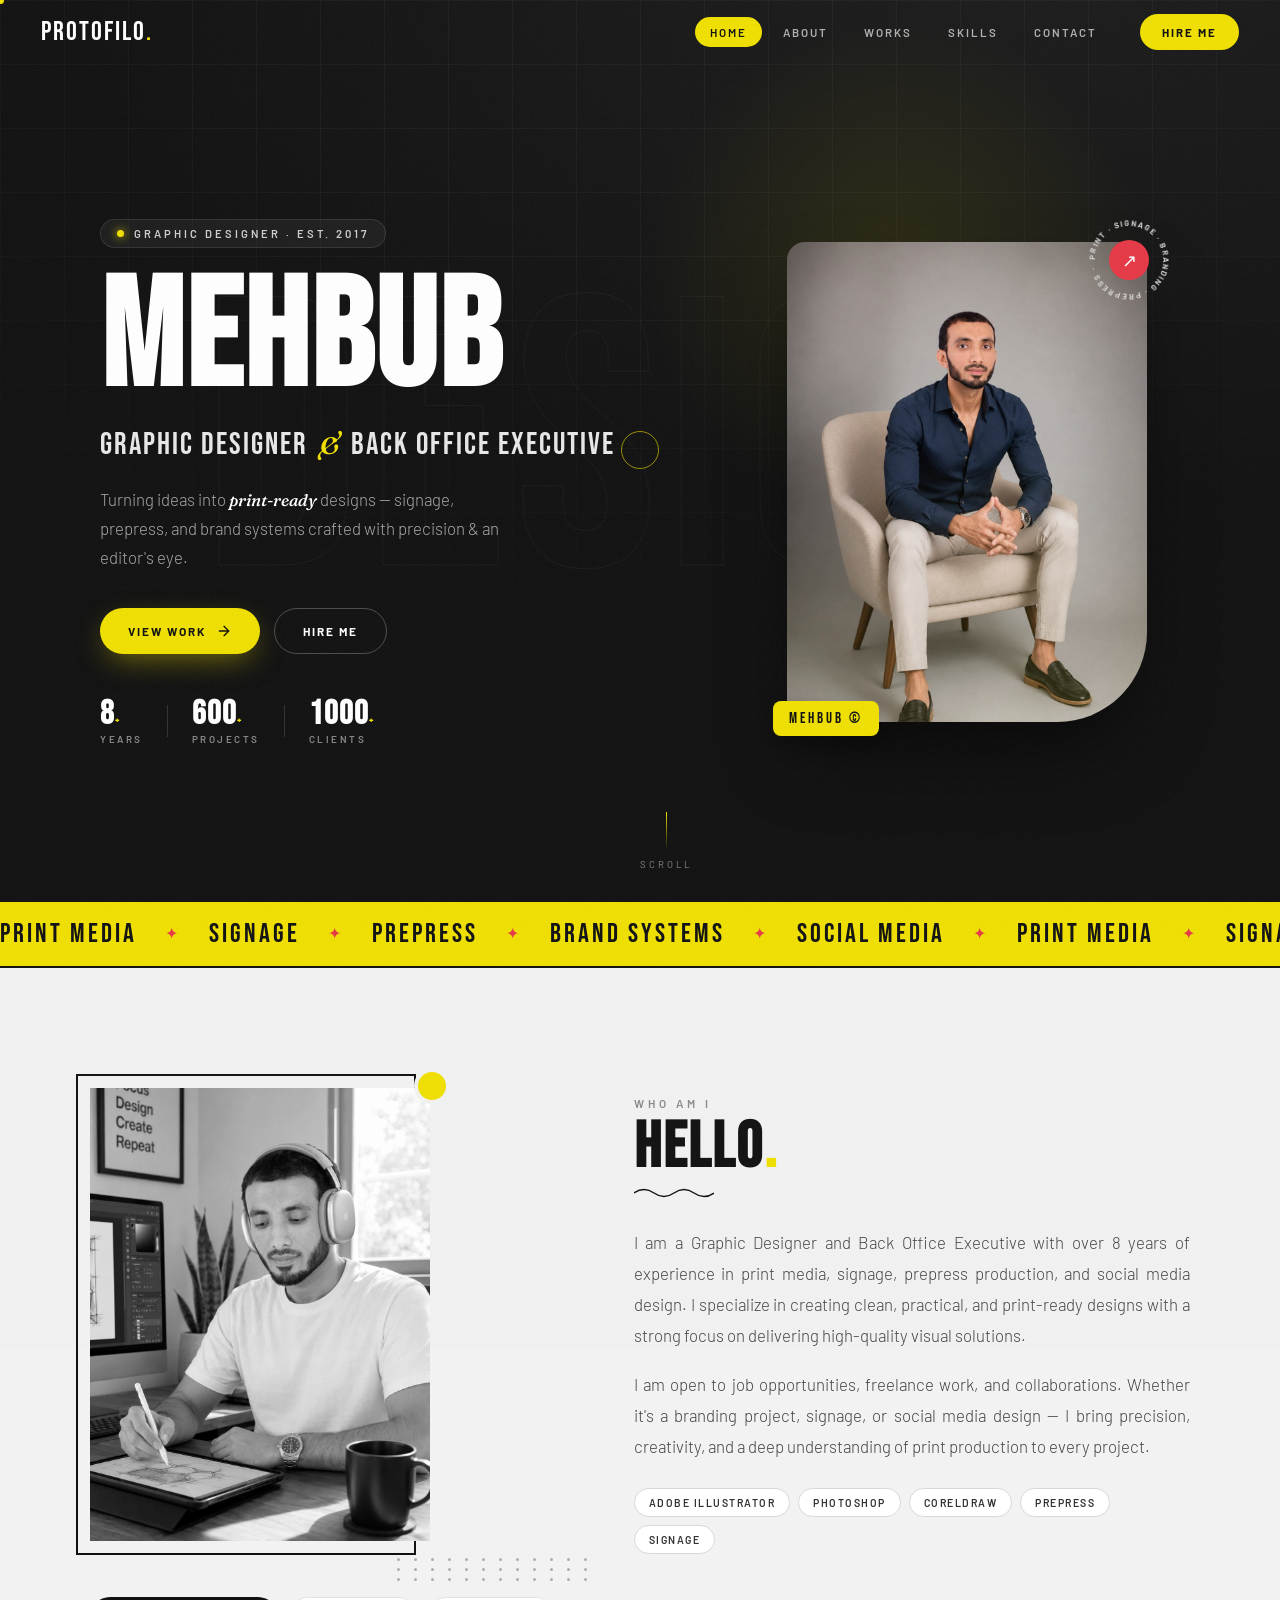
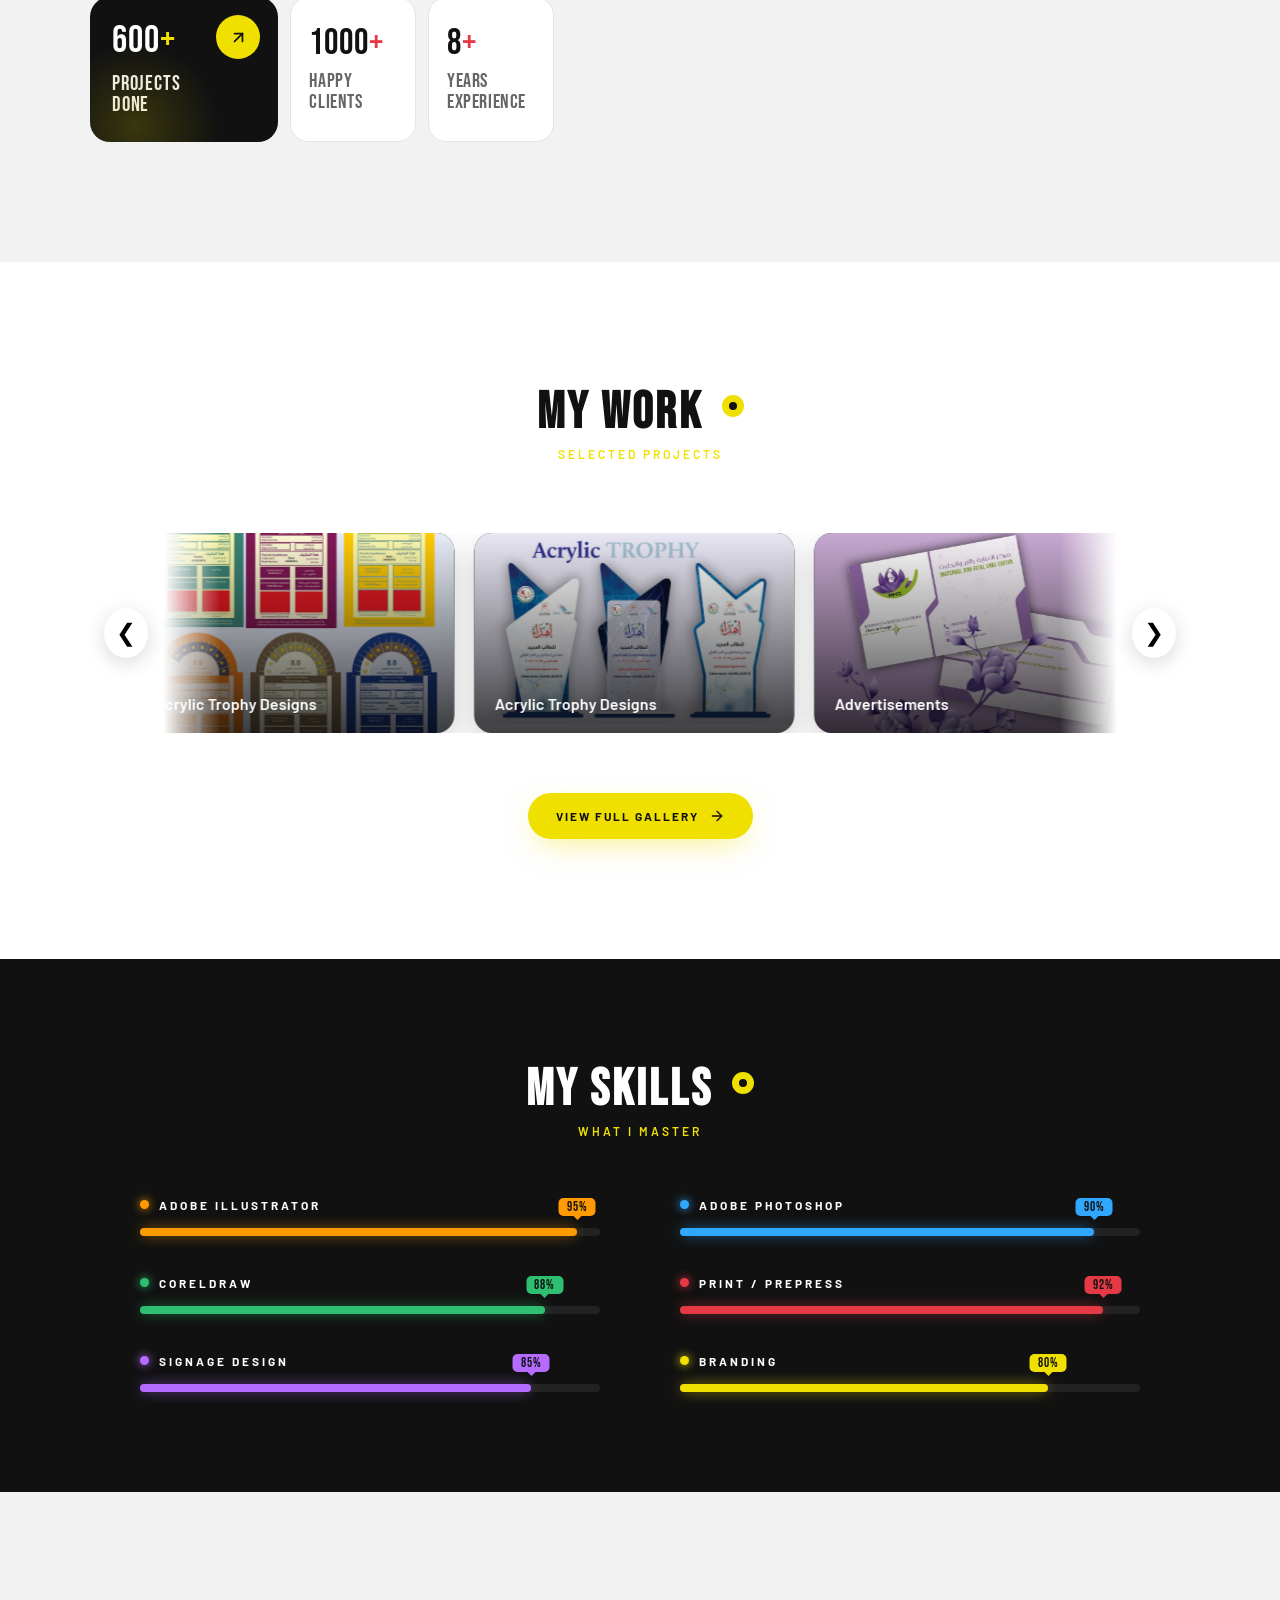
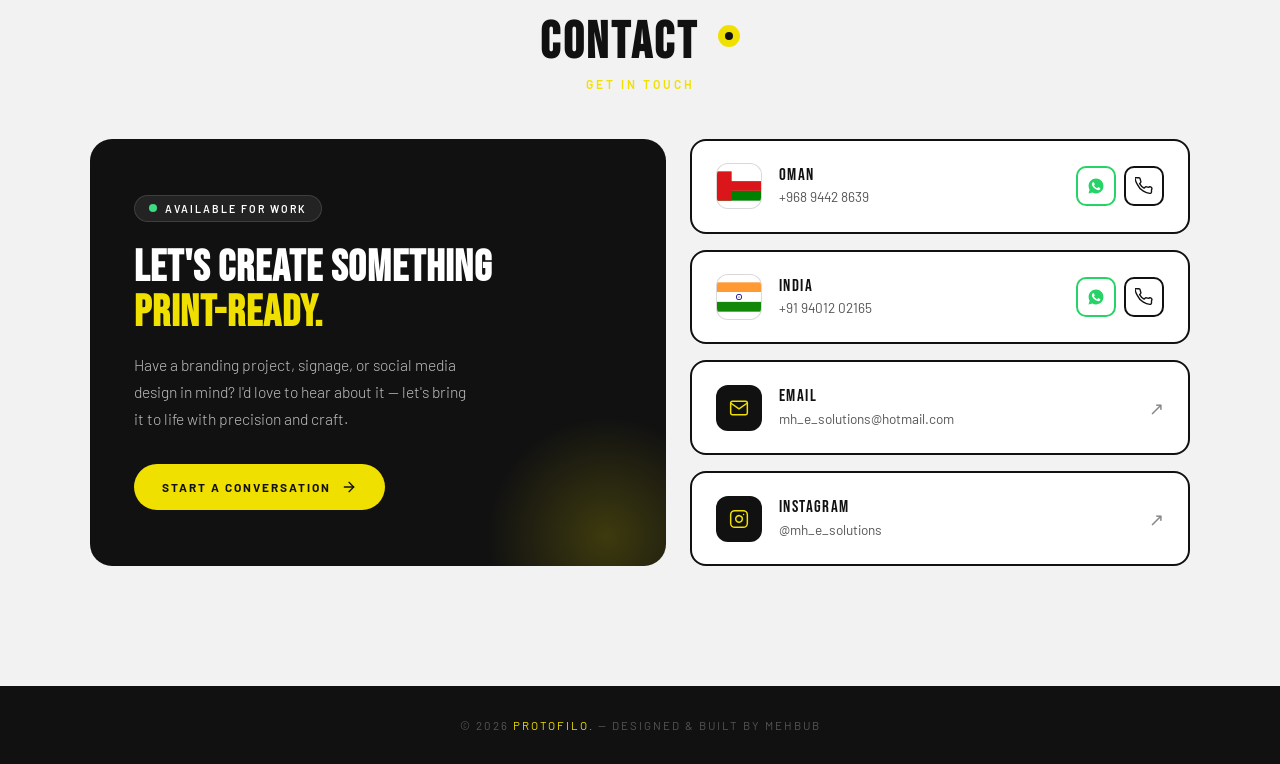
==== commit 9cf66e89: "Correct title from 'PROTOFILO' to 'PORTFOLIO'" ====
--- a/index.html
+++ b/index.html
@@ -3,7 +3,7 @@
 <head>
   <meta charset="UTF-8" />
   <meta name="viewport" content="width=device-width, initial-scale=1.0"/>
-  <title>PROTOFILO. — Mehbub · Graphic Designer</title>
+  <title>PORTFOLIO. — Mehbub · Graphic Designer</title>
   <meta name="description" content="Mehbub — Graphic Designer & Back Office Executive. 8+ years crafting print-ready designs, signage, prepress and brand systems." />
   <meta name="theme-color" content="#111111" />
   <link rel="icon" type="image/svg+xml" href="./favicon.svg" />
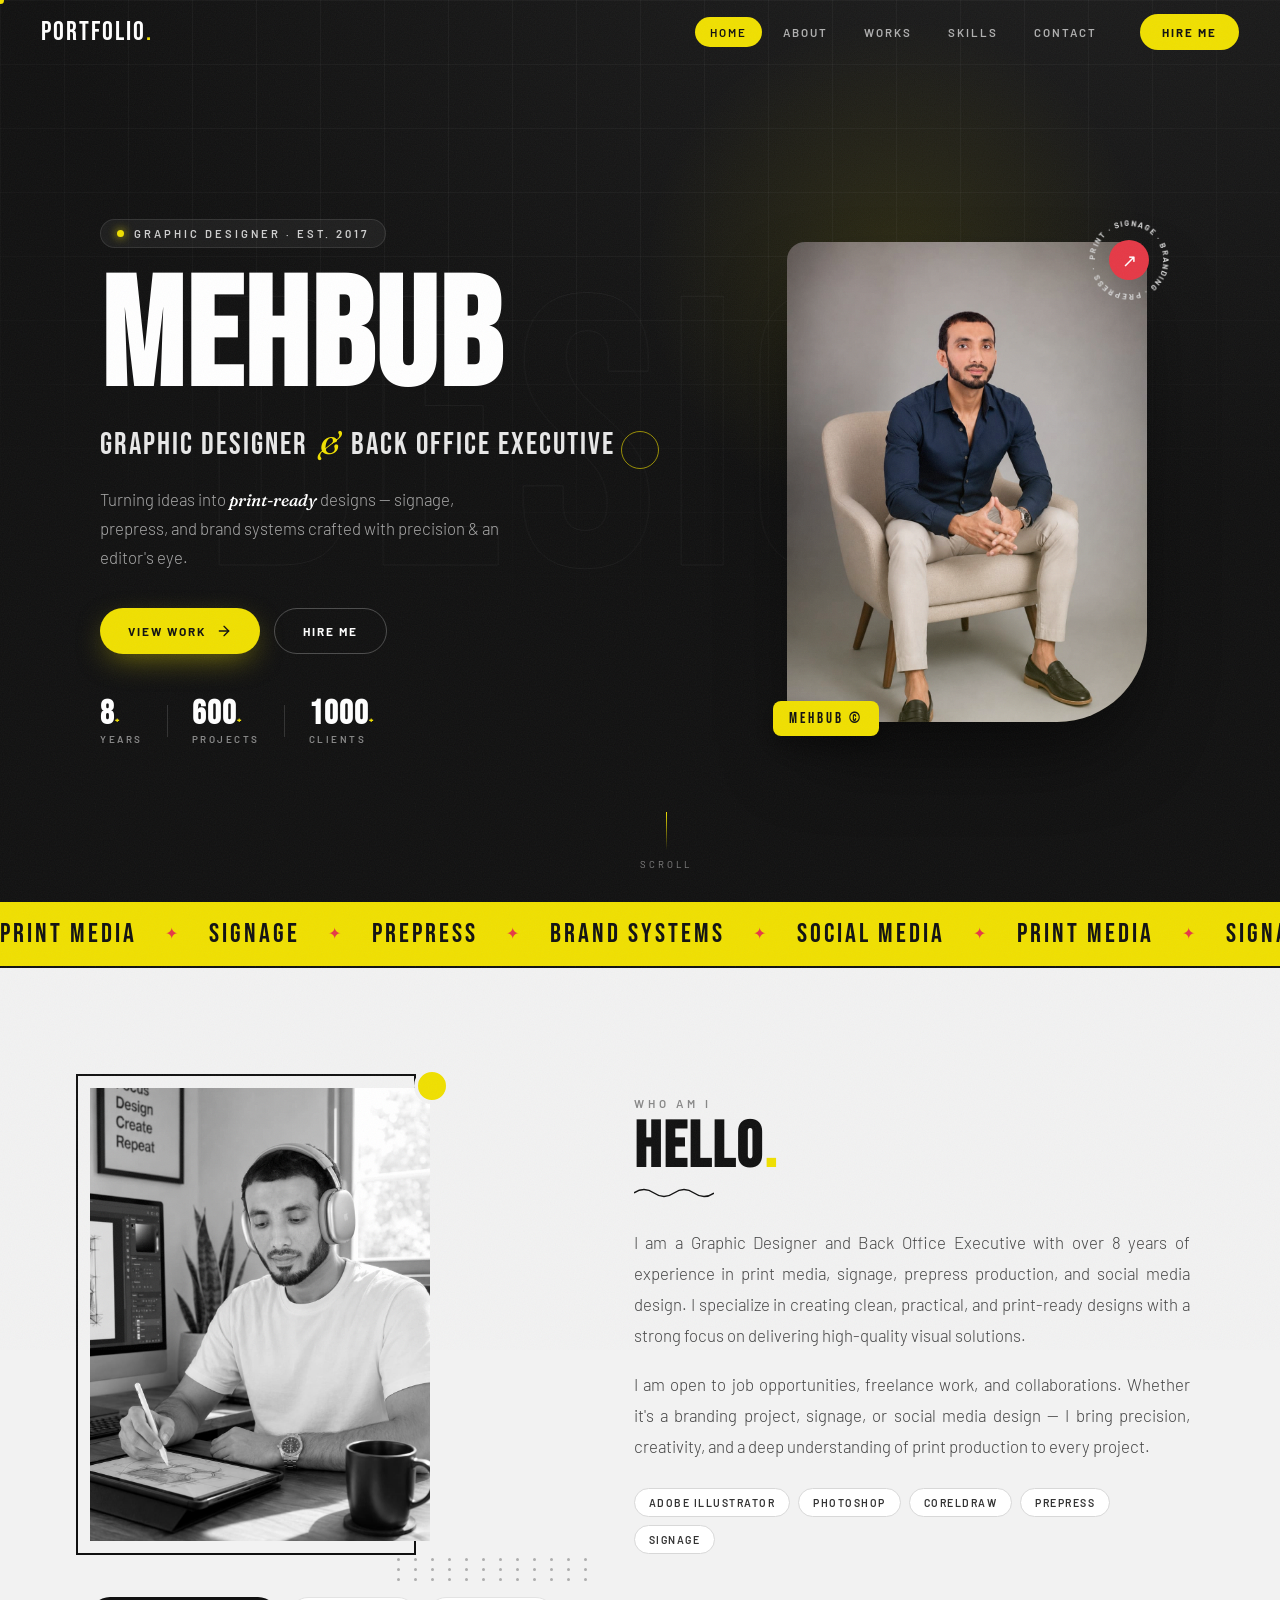
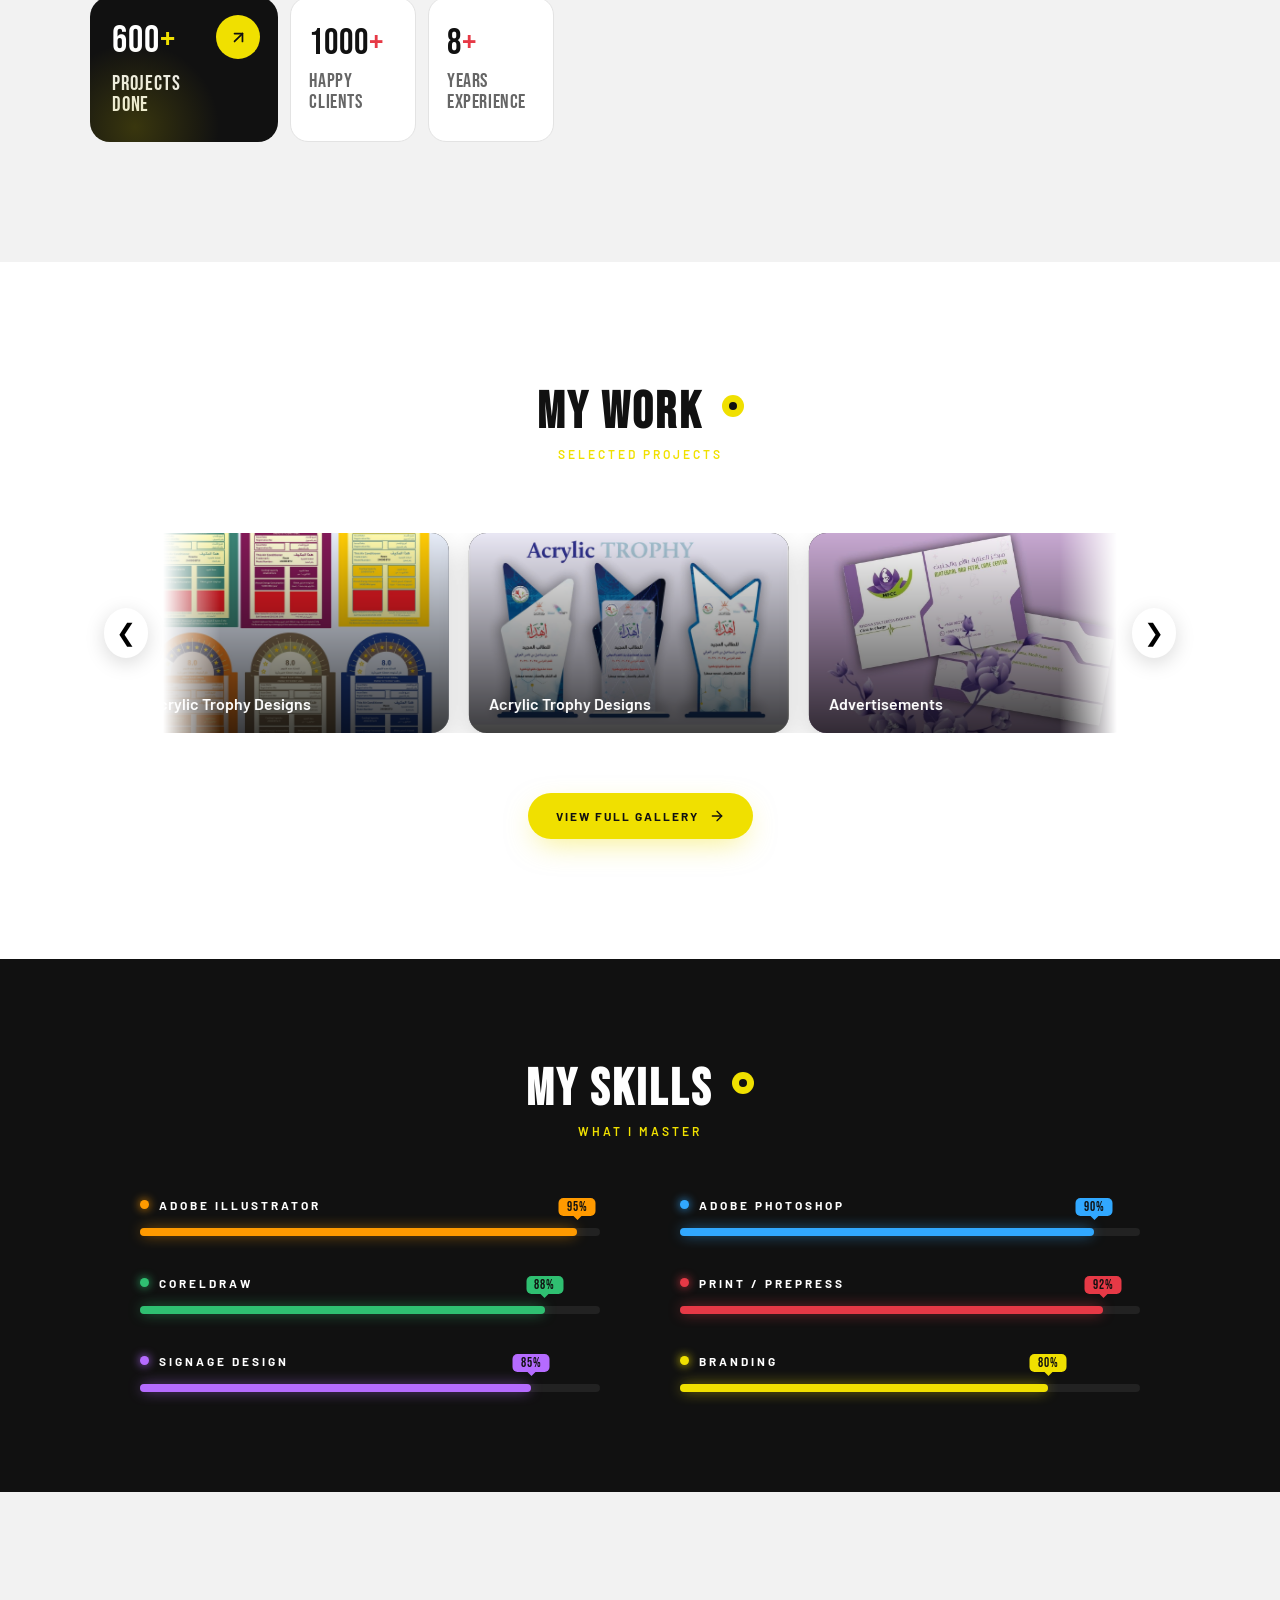
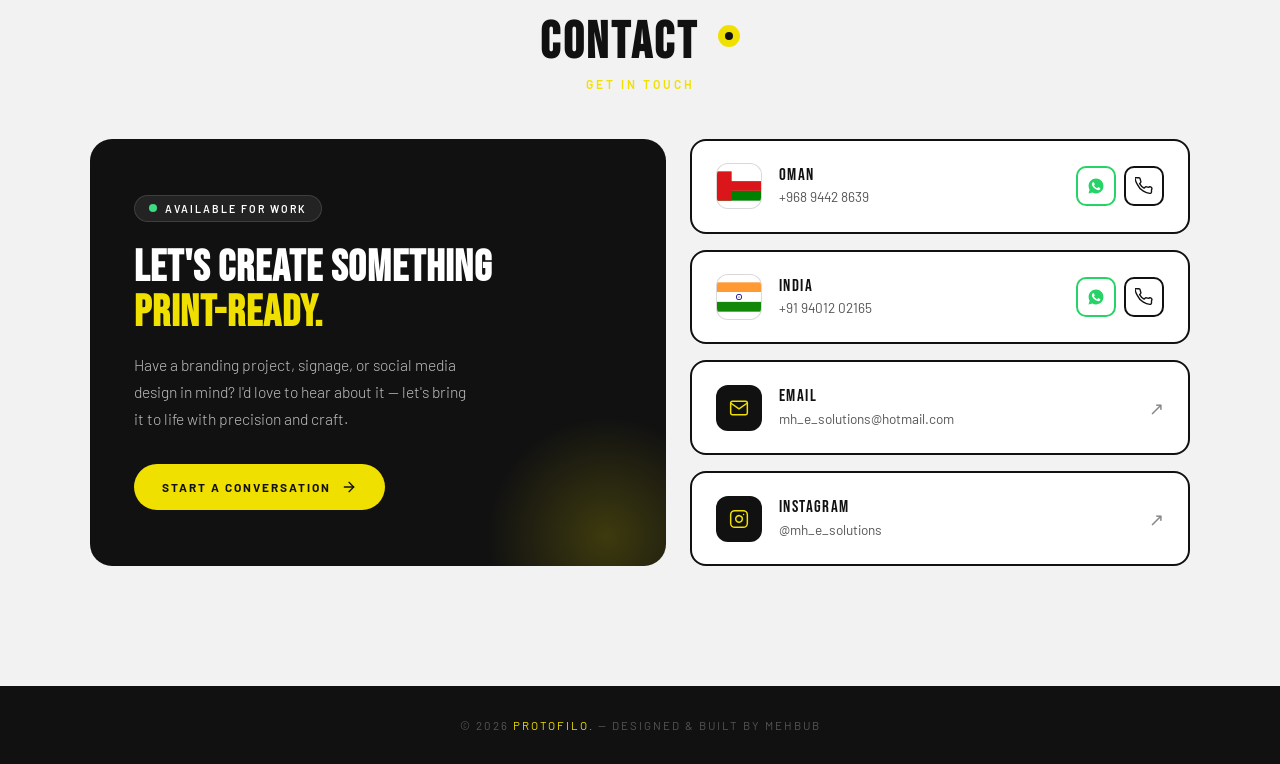
==== commit 1790cb7c: "Change logo text from 'PROTOFILO' to 'PORTFOLIO'" ====
--- a/index.html
+++ b/index.html
@@ -26,7 +26,7 @@
 
   <!-- NAV -->
   <nav>
-    <div class="nav-logo">PROTOFILO<span>.</span></div>
+    <div class="nav-logo">PORTFOLIO<span>.</span></div>
     <ul class="nav-links" id="navLinks">
       <li><a href="#home" class="active">Home</a></li>
       <li><a href="#about">About</a></li>
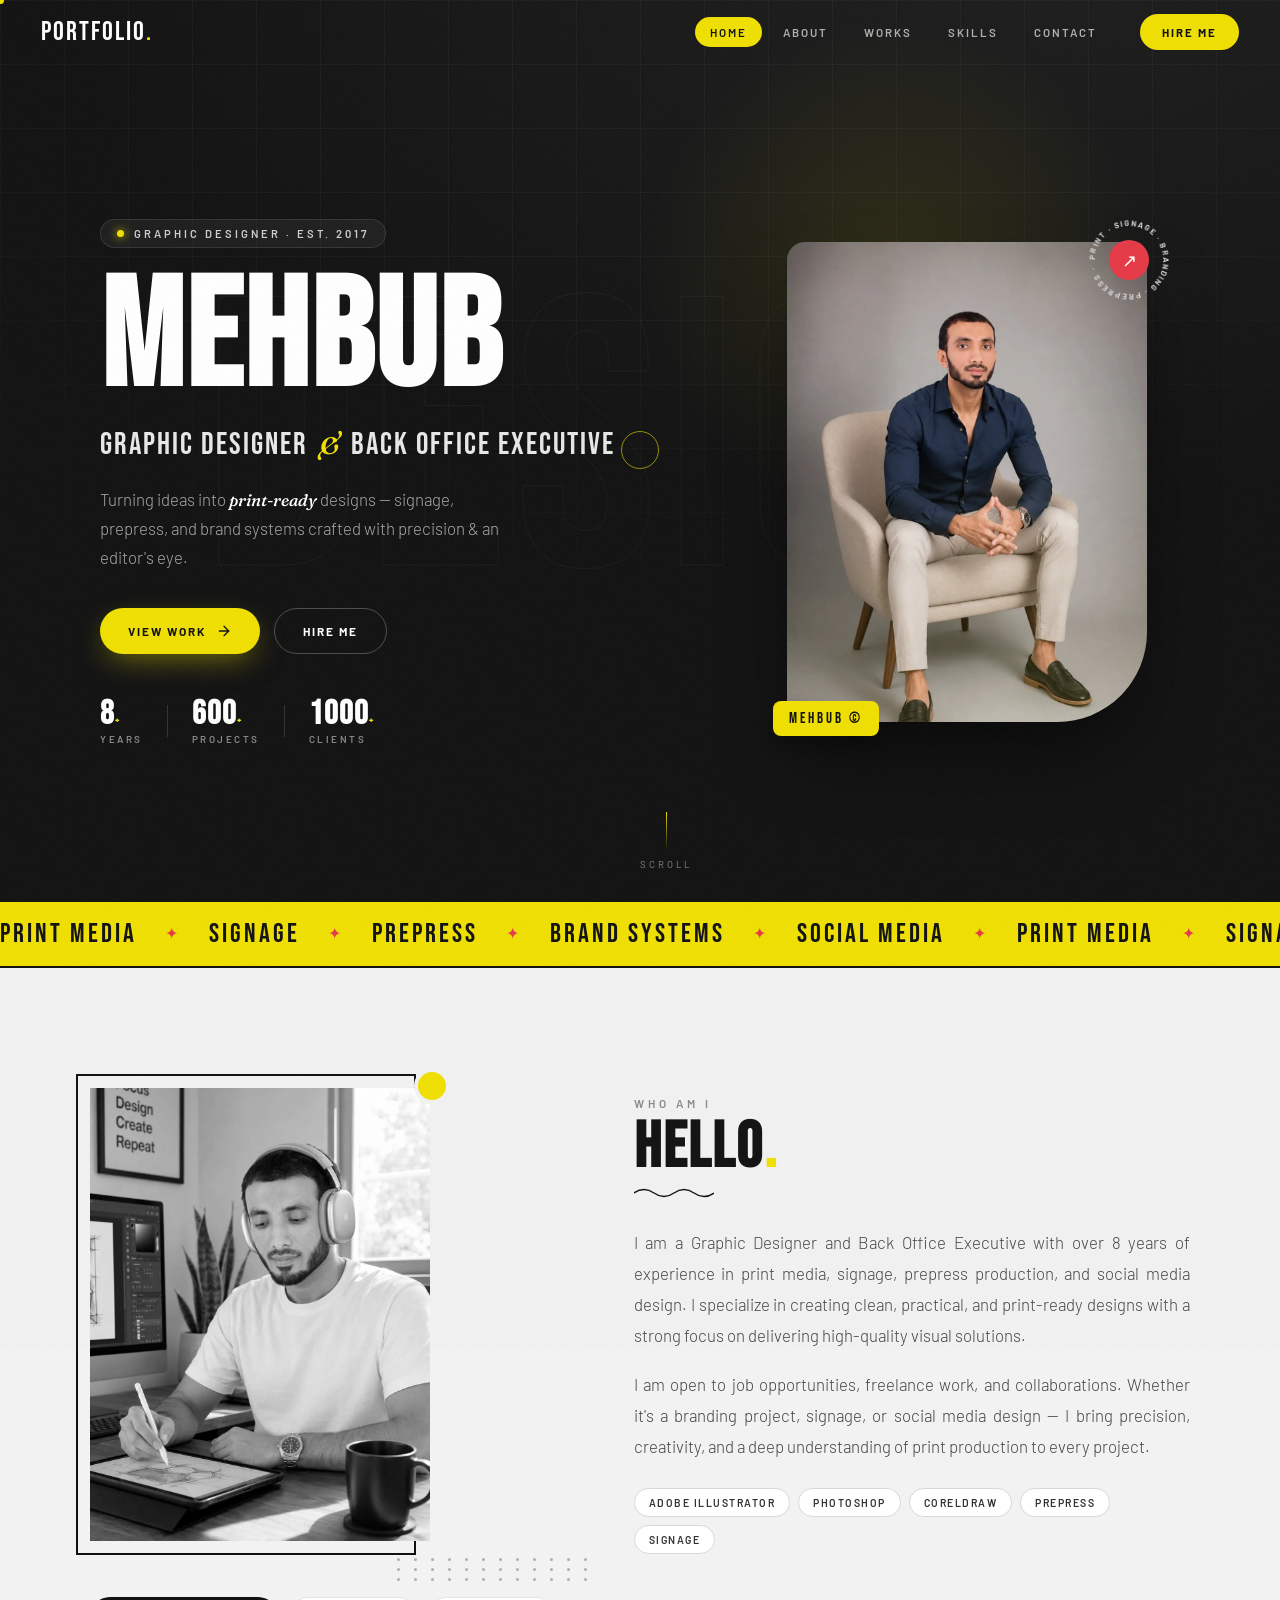
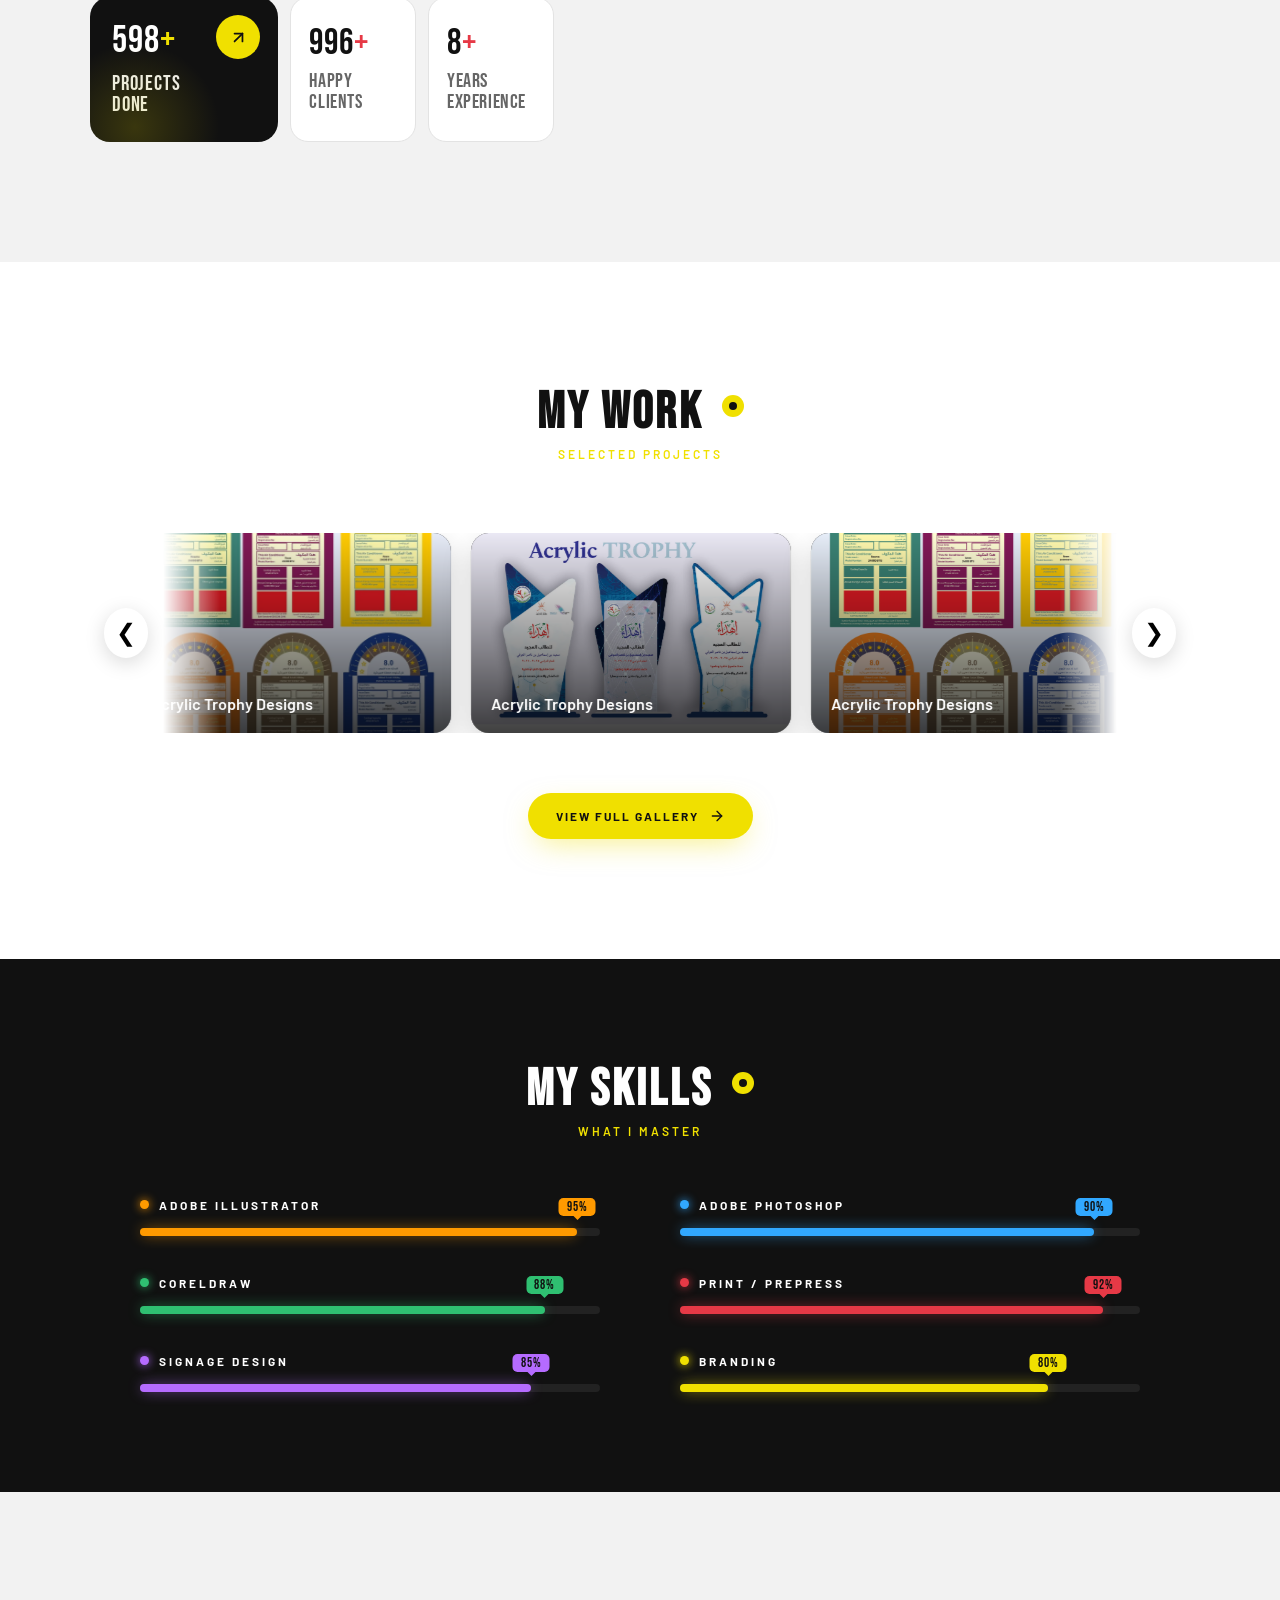
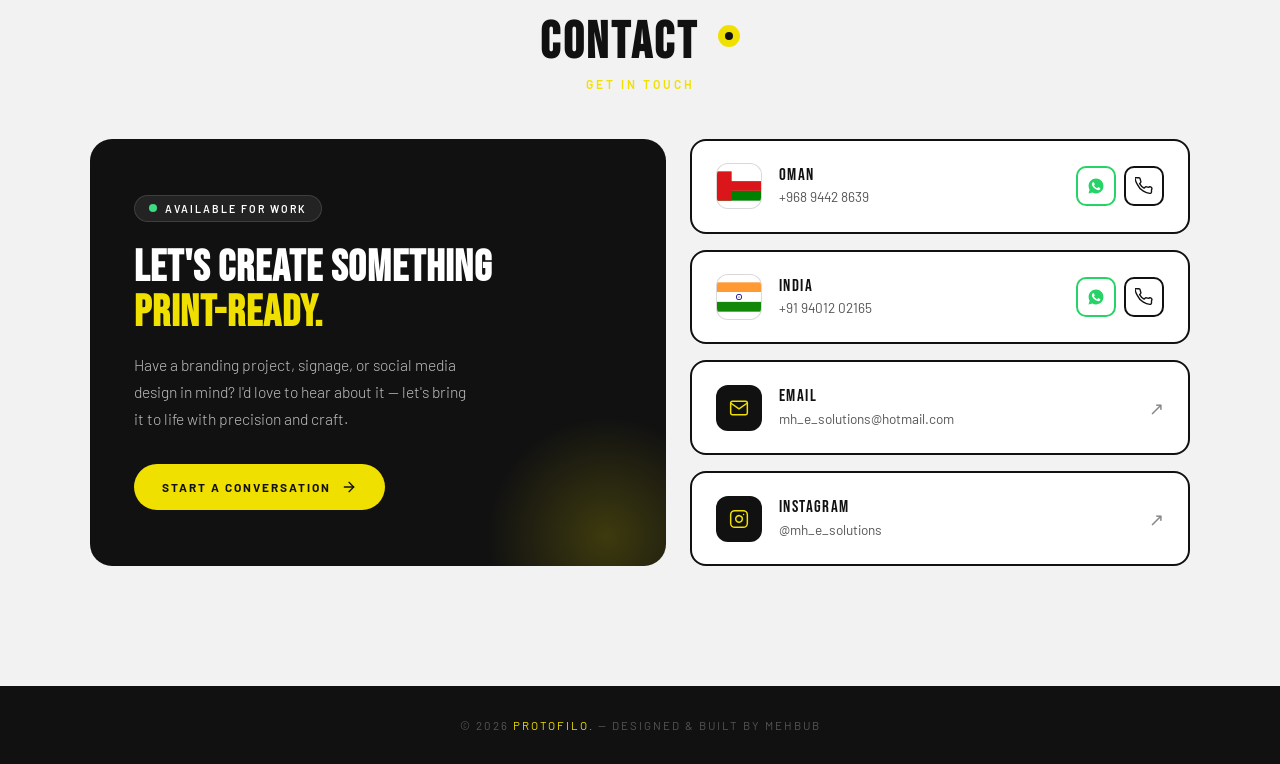
==== commit fbf0ca25: "Dedupe portfolio images and convert to WebP for faster loading Removed 30 duplicate images (same des" ====
--- a/index.html
+++ b/index.html
@@ -11,7 +11,7 @@
   <meta property="og:description" content="8+ years crafting print-ready designs, signage, prepress and brand systems." />
   <meta property="og:type" content="website" />
   <meta property="og:url" content="https://sodaguyprime.github.io/Mehbub-portfolio/" />
-  <meta property="og:image" content="https://sodaguyprime.github.io/Mehbub-portfolio/images/profile%20picture.jpeg" />
+  <meta property="og:image" content="https://sodaguyprime.github.io/Mehbub-portfolio/images/profile%20picture.webp" />
   <link rel="preconnect" href="https://fonts.googleapis.com">
   <link rel="preconnect" href="https://fonts.gstatic.com" crossorigin>
   <link href="https://fonts.googleapis.com/css2?family=Bebas+Neue&family=Barlow:ital,wght@0,300;0,400;0,500;0,600;0,700;1,300;1,400&family=Fraunces:ital,opsz,wght@1,9..144,400;1,9..144,500;0,9..144,600&display=swap" rel="stylesheet">
@@ -88,7 +88,7 @@
       <div class="hero-right reveal reveal-delay-2">
         <div class="hero-portrait" data-tilt>
           <div class="hero-portrait-frame">
-            <img id="heroImg" src="./images/profile_pic2.jpeg" alt="Mehbub portrait" fetchpriority="high" decoding="async" width="520" height="640" />
+            <img id="heroImg" src="./images/profile_pic2.webp" alt="Mehbub portrait" fetchpriority="high" decoding="async" width="520" height="640" />
           </div>
           <span class="hero-portrait-tag">MEHBUB ©</span>
           <span class="hero-portrait-badge" aria-hidden="true">
@@ -127,7 +127,7 @@
       <div class="about-media">
         <div class="about-img-wrap reveal">
           <div class="about-img-frame" data-tilt>
-            <img id="aboutImg" src="./images/profilepic3.jpeg" alt="Mehbub portrait" loading="lazy" decoding="async" />
+            <img id="aboutImg" src="./images/profilepic3.webp" alt="Mehbub portrait" loading="lazy" decoding="async" />
             <div class="about-accent-circle"></div>
           </div>
           <div class="about-dot-grid" id="aboutDots"></div>
